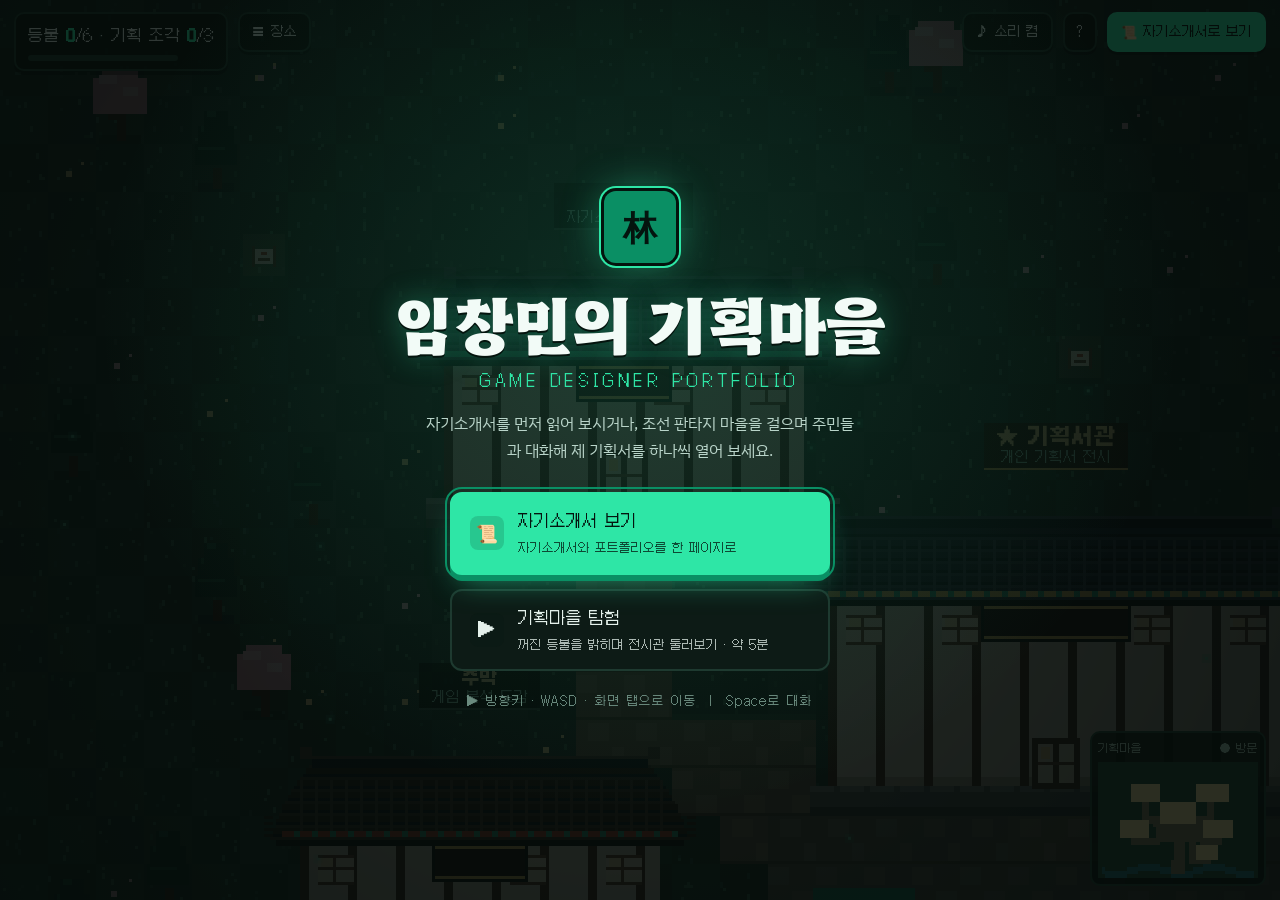
==== index.html @ cbc59c01 "Fix broken roads, light halls on entry, 3 scrolls unlock contact, add guide - Study hall and worksho" ====
<!DOCTYPE html>
<html lang="ko">
<head>
<meta charset="UTF-8">
<meta name="viewport" content="width=device-width, initial-scale=1, viewport-fit=cover">
<title>임창민 기획마을</title>
<meta name="description" content="게임 기획자 임창민의 포트폴리오. 조선 판타지 마을을 걸으며 기획서와 게임을 둘러보거나, 자기소개서 형식으로 한 번에 볼 수 있습니다.">
<meta name="theme-color" content="#07110e">
<link rel="icon" href="data:image/svg+xml,%3Csvg xmlns=%22http://www.w3.org/2000/svg%22 viewBox=%220 0 16 16%22%3E%3Crect width=%2216%22 height=%2216%22 rx=%223%22 fill=%22%230a8f64%22/%3E%3Ctext x=%228%22 y=%2212%22 font-size=%2210%22 text-anchor=%22middle%22 fill=%22%2304140e%22%3E%E6%9E%97%3C/text%3E%3C/svg%3E">
<link rel="preconnect" href="https://fonts.googleapis.com">
<link rel="preconnect" href="https://fonts.gstatic.com" crossorigin>
<link rel="stylesheet" href="https://fonts.googleapis.com/css2?family=Hahmlet:wght@500;700;900&family=IBM+Plex+Sans+KR:wght@400;500;600;700&family=JetBrains+Mono:wght@400;600&display=swap">
<link rel="preload" href="assets/fonts/Galmuri11.woff2" as="font" type="font/woff2" crossorigin>
<link rel="stylesheet" href="assets/css/site.css">
</head>
<body>

<!-- ═════════ GAME (기획마을) ═════════ -->
<div class="game" id="game" hidden>
  <canvas id="world" tabindex="0" aria-label="기획마을 지도. 방향키로 이동하고 Space로 대화합니다."></canvas>
  <div class="hud">
    <div class="hud-card quest"><div id="qText">마을 탐방 <b>0</b>/6</div><div class="bar"><i id="qBar"></i></div></div>
    <button class="hbtn" id="travelBtn" type="button" aria-label="장소 목록">☰ <span class="hide-sm">장소</span></button>
    <div class="hud-sp"></div>
    <button class="hbtn" data-snd type="button" aria-label="효과음 켜기/끄기">♪ 소리</button>
    <button class="hbtn" id="helpBtn" type="button" aria-label="조작법">?</button>
    <button class="hbtn em" id="toResume" type="button" aria-label="자기소개서로 보기">📜 <span class="hide-sm">자기소개서로 보기</span></button>
  </div>
  <div class="travel" id="travel" hidden></div>
  <div class="minimap"><div class="lbl"><span>기획마을</span><span>● 방문</span></div><canvas id="mini" width="176" height="128"></canvas></div>
  <div class="prompt" id="prompt" hidden></div>
  <div class="pad" id="pad" aria-hidden="true"><i></i></div>
  <button class="act" id="act" type="button" aria-label="대화하기">대화</button>

  <div class="dlg" id="dlg" hidden role="dialog" aria-live="polite">
    <div class="face" id="dlgFace"><canvas width="96" height="96"></canvas></div>
    <div><div class="who" id="dlgWho"></div><p class="line" id="dlgLine"></p><div class="choices" id="dlgChoices"></div></div>
    <span class="more" id="dlgMore" hidden>▼</span>
  </div>
</div>

<!-- ═════════ TITLE ═════════ -->
<div class="title" id="title" hidden>
  <div class="title-inner">
    <div class="seal">林</div>
    <h1>임창민의 기획마을<small>GAME DESIGNER PORTFOLIO</small></h1>
    <p class="lede">자기소개서를 먼저 읽어 보시거나, 조선 판타지 마을을 걸으며 주민들과 대화해 제 기획서를 하나씩 열어 보세요.</p>
    <div class="title-btns">
      <button class="tbtn primary" id="startResume" type="button"><span class="ico">📜</span><span>자기소개서 보기<small>자기소개서와 포트폴리오를 한 페이지로</small></span></button>
      <button class="tbtn" id="startGame" type="button"><span class="ico">▶</span><span>기획마을 탐험<small>꺼진 등불을 밝히며 전시관 둘러보기 · 약 5분</small></span></button>
    </div>
    <p class="hint"><span class="blink">▶</span> 방향키 · WASD · 화면 탭으로 이동 &nbsp;|&nbsp; Space로 대화</p>
  </div>
</div>

<!-- ═════════ RESUME (홈페이지형) ═════════ -->
<div id="resume" hidden>
  <header class="site-head">
    <div class="wrap head-row">
      <a class="logo" href="#c-letter" data-goto="letter"><span class="logo-mark">林</span><span><b>임창민</b><small>GAME DESIGNER</small></span></a>
      <nav class="site-nav" id="siteNav" aria-label="섹션"></nav>
      <div class="head-act">
        <button class="btn sm" id="themeBtn" type="button" aria-label="밝기 전환">◐</button>
        <button class="btn gm sm" id="toGame" type="button">▶ 기획마을</button>
        <button class="btn sm nav-toggle" id="navToggle" type="button" aria-label="메뉴">☰</button>
      </div>
    </div>
  </header>
  <section class="hero">
    <div class="wrap hero-row">
      <div class="hero-copy">
        <div class="eyebrow">GAME DESIGNER · 시스템 / 콘텐츠 기획</div>
        <h1>덕력과 분석력을 가진<br><em>기획자</em>, 임창민입니다.</h1>
        <p class="lede">게임을 하면 재미의 구조부터 뜯어 봅니다. 그 분석을 기획서와 데이터 테이블로 옮기고, 필요하면 AI로 화면 목업까지 만들어 검증합니다. 지금은 조선 판타지 팀 프로젝트 <b>Project Joseon</b>에서 아이템 · 전투 · 캐릭터 · 맵 기획을 맡고 있습니다.</p>
        <div class="hero-cta">
          <a class="btn em" href="#c-letter" data-goto="letter">자기소개서 읽기</a>
          <a class="btn" id="heroPdf" href="#" target="_blank" rel="noopener">자기소개서 PDF ↗</a>
          <a class="btn" href="#c-joseon" data-goto="joseon">대표 프로젝트</a>
        </div>
      </div>
      <aside class="card hero-card">
        <div class="avatar"><canvas id="avatar" width="384" height="240" aria-label="픽셀 아트 자화상"></canvas><span class="tag">임창민 · GAME DESIGNER</span></div>
        <dl class="facts" id="pfFacts"></dl>
      </aside>
    </div>
  </section>
  <main id="chapters"></main>
  <footer class="site-foot"><div class="wrap">© 2026 LIM CHANG MIN · 수치와 인용은 원본 기획 문서와 자기소개서를 기준으로 옮겼습니다 · <button class="btn gm sm" id="toGame2" type="button">기획마을로 가기</button> <button class="btn sm" data-snd type="button">♪</button></div></footer>
  <button class="btn totop" id="totop" type="button" aria-label="맨 위로">▲</button>
</div>

<!-- ═════════ GALLERY (전시관) ═════════ -->
<div class="gal" id="gallery" hidden>
  <div class="gal-top">
    <button class="hbtn" id="galExit" type="button" aria-label="마을로 나가기">← 마을</button>
    <div class="gal-name" id="galName"></div>
    <div class="gal-nav"><button class="hbtn" id="galPrev" type="button" aria-label="이전 작품">‹</button><button class="hbtn" id="galNext" type="button" aria-label="다음 작품">›</button></div>
  </div>
  <div class="gal-view" id="galView" tabindex="0" aria-label="전시관. 좌우 방향키로 걷고 Space로 작품을 자세히 봅니다.">
    <div class="gal-wall" id="galWall"></div>
    <div class="gal-floor"></div>
    <canvas class="gal-hero" id="galHero" width="80" height="80"></canvas>
  </div>
  <aside class="gal-card" id="galCard" aria-live="polite"></aside>
  <div class="gal-banner" id="galBanner" hidden></div>
  <div class="gal-pad"><button class="hbtn" id="galL" type="button" aria-label="왼쪽으로 걷기">◀</button><button class="hbtn" id="galR" type="button" aria-label="오른쪽으로 걷기">▶</button></div>
  <p class="gal-hint">← → 걷기 · Space 자세히 · Esc 나가기</p>
</div>

<!-- ═════════ GUIDE (조작법 · 목표) ═════════ -->
<div class="guide" id="guide" hidden role="dialog" aria-modal="true" aria-labelledby="guideTitle">
  <div class="guide-box">
    <div class="eyebrow">기획마을 안내</div>
    <h3 id="guideTitle">목표와 조작법</h3>
    <div class="guide-grid">
      <section><h4>목표</h4>
        <ol class="goals"><li><b>등불 6개 밝히기</b><span>기획서관 · 서당 · 공방 · 관아 · 주막 · 역참을 하나씩 둘러보면 그곳의 등불이 켜집니다.</span></li>
        <li><b>기획 조각 3개 모으기</b><span>마을 북쪽 숲 가장자리에 반짝이는 두루마리가 있습니다. 다 모으면 <em>연락처</em>가 열립니다.</span></li></ol></section>
      <section><h4>조작법</h4>
        <dl class="keys2"><dt>이동</dt><dd>방향키 · WASD · 화면 탭(누른 곳까지 자동 이동) · 모바일 조이스틱</dd><dt>달리기</dt><dd>Shift</dd><dt>대화 · 입장</dt><dd>Space · Enter · E · 대상 탭</dd><dt>전시관</dt><dd>← → 걷기 · Space 자세히 · Esc 나가기</dd><dt>장소 이동</dt><dd>☰ 장소 목록에서 바로 이동</dd></dl></section>
    </div>
    <button class="btn em" id="guideGo" type="button">알겠어요, 시작하기 ▶</button>
  </div>
</div>

<!-- ═════════ REWARD (연락처) ═════════ -->
<div class="guide" id="reward" hidden role="dialog" aria-modal="true" aria-labelledby="rewardTitle">
  <div class="guide-box reward-box">
    <div class="eyebrow">기획 조각 3/3 · 보상</div>
    <h3 id="rewardTitle">연락하기</h3>
    <p class="muted-l">모든 조각을 모으셨습니다. 끝까지 봐 주셔서 감사합니다. 함께 기억에 남는 게임을 만들고 싶습니다.</p>
    <p class="reward-mail" id="rewardMail"></p>
    <div class="reward-act"><button class="btn em" id="rewardCopy" type="button">이메일 복사</button><a class="btn" id="rewardMailA" href="#">메일 쓰기</a><button class="btn" id="rewardMore" type="button">노션 · 포트폴리오 링크</button><button class="btn" id="rewardClose" type="button">계속 둘러보기</button></div>
  </div>
</div>

<!-- ═════════ STORY ═════════ -->
<div class="story" id="story" hidden role="dialog" aria-label="프롤로그">
  <p class="story-line" id="storyLine"></p>
  <div class="story-dots" id="storyDots"></div>
  <p class="story-hint">클릭 · Space로 계속</p>
  <button class="hbtn story-skip" id="storySkip" type="button">건너뛰기 ›</button>
</div>

<!-- ═════════ OVERLAYS ═════════ -->
<div class="scroll" id="scroll" hidden role="dialog" aria-modal="true" aria-labelledby="scrollPlace">
  <div class="scroll-box">
    <div class="scroll-head"><span class="place" id="scrollPlace"></span><button class="btn x" id="scrollClose" type="button">닫기 <span class="mono">Esc</span></button></div>
    <div class="scroll-body" id="scrollBody"></div>
  </div>
</div>
<div class="lb" id="lb" hidden role="dialog" aria-modal="true" aria-label="이미지 보기">
  <div class="lb-top"><span id="lbCap"></span><button class="hbtn x" id="lbClose" type="button">닫기 ✕</button></div>
  <div class="lb-stage" id="lbStage"><button class="lb-nav prev" id="lbPrev" type="button" aria-label="이전">‹</button><img id="lbImg" alt=""><button class="lb-nav next" id="lbNext" type="button" aria-label="다음">›</button></div>
  <div class="lb-thumbs" id="lbThumbs"></div>
</div>
<div class="toast" id="toast" role="status" aria-live="polite"></div>

<script src="assets/js/docs.js"></script>
<script src="assets/js/world.js"></script>
<script src="assets/js/content.js"></script>
<script src="assets/js/gallery.js"></script>
<script src="assets/js/app.js"></script>
</body>
</html>
---- assets/css/site.css ----
/* Layout: 두 가지 모드 — ① 자기소개서 문서(왼쪽 고정 프로필 레일 + 오른쪽 챕터) ② 조선 판타지 마을 탐험(전체 화면 캔버스 + 대화창 + 두루마리 패널) */
@font-face{font-family:"Galmuri11";src:url("../fonts/Galmuri11.woff2") format("woff2");font-weight:400;font-display:swap}
@font-face{font-family:"Galmuri11";src:url("../fonts/Galmuri11-Bold.woff2") format("woff2");font-weight:700;font-display:swap}

:root{
  --bg:#f2f6f4; --paper:#ffffff; --paper-2:#f7faf8; --line:#d6e2dc; --line-2:#e7efeb;
  --fg:#0c1d17; --muted:#4d675d; --faint:#7d968c;
  --em:#0a8f64; --em-2:#10b981; --em-soft:#d9f3e8; --em-ink:#ffffff;
  --gold:#9a7414; --cinnabar:#c2482f;
  --shadow:0 1px 2px rgba(12,29,23,.06),0 12px 32px -16px rgba(12,29,23,.22);
  --f-display:"Hahmlet","Nanum Myeongjo",Georgia,serif;
  --f-body:"IBM Plex Sans KR","Apple SD Gothic Neo","Malgun Gothic",system-ui,sans-serif;
  --f-pixel:"Galmuri11","IBM Plex Sans KR",monospace;
  --f-mono:"JetBrains Mono",ui-monospace,Menlo,Consolas,monospace;
  --r:14px; --gutter:clamp(16px,4vw,48px);
  color-scheme:light;
}
@media (prefers-color-scheme:dark){:root:not([data-theme="light"]){
  --bg:#07110e; --paper:#0d1b16; --paper-2:#11231d; --line:#1e3a30; --line-2:#162d25;
  --fg:#e4f1eb; --muted:#93b3a6; --faint:#6a8a7e;
  --em:#2ee6a6; --em-2:#10b981; --em-soft:#0f3328; --em-ink:#04140e;
  --gold:#e8c66a; --cinnabar:#e2674d;
  --shadow:0 1px 2px rgba(0,0,0,.3),0 18px 40px -18px rgba(0,0,0,.7); color-scheme:dark}}
:root[data-theme="dark"]{
  --bg:#07110e; --paper:#0d1b16; --paper-2:#11231d; --line:#1e3a30; --line-2:#162d25;
  --fg:#e4f1eb; --muted:#93b3a6; --faint:#6a8a7e;
  --em:#2ee6a6; --em-2:#10b981; --em-soft:#0f3328; --em-ink:#04140e;
  --gold:#e8c66a; --cinnabar:#e2674d;
  --shadow:0 1px 2px rgba(0,0,0,.3),0 18px 40px -18px rgba(0,0,0,.7); color-scheme:dark}

*{box-sizing:border-box}
[hidden]{display:none!important}
html,body{margin:0}
body{background:var(--bg);color:var(--fg);font:15.5px/1.75 var(--f-body);-webkit-font-smoothing:antialiased;overflow-x:hidden}
a{color:inherit}
button{font:inherit;color:inherit}
img{max-width:100%;display:block}
:focus-visible{outline:2px solid var(--em);outline-offset:3px;border-radius:6px}
h1,h2,h3,h4{font-family:var(--f-display);margin:0;line-height:1.25;text-wrap:balance}
p{margin:0}
.px{font-family:var(--f-pixel);letter-spacing:0}
.mono{font-family:var(--f-mono);font-size:.76rem;letter-spacing:.04em}
.eyebrow{font-family:var(--f-pixel);font-size:.78rem;letter-spacing:.06em;color:var(--em)}
.muted{color:var(--muted)}
.sr{position:absolute;width:1px;height:1px;overflow:hidden;clip:rect(0 0 0 0)}

/* ═════════ TITLE SCREEN ═════════ */
.title{position:fixed;inset:0;z-index:80;display:grid;place-items:center;padding:24px 16px;background:radial-gradient(ellipse at 50% 35%,rgba(46,230,166,.14),transparent 60%),rgba(4,10,8,.8);color:#e4f1eb}
.title-inner{text-align:center;max-width:640px;width:100%}
.seal{width:72px;height:72px;margin:0 auto 18px;border-radius:12px;background:#0a8f64;display:grid;place-items:center;box-shadow:0 0 0 3px #04140e,0 0 0 5px #2ee6a6,0 0 40px rgba(46,230,166,.45);font:700 34px var(--f-display);color:#04140e;image-rendering:pixelated}
.title h1{font-size:clamp(2.2rem,7vw,4rem);font-weight:900;letter-spacing:-.01em;color:#f2fbf7;text-shadow:0 2px 0 #04140e,0 0 30px rgba(46,230,166,.35)}
.title h1 small{display:block;font:400 .95rem var(--f-pixel);letter-spacing:.3em;color:#2ee6a6;margin-top:10px;text-shadow:none}
.title .lede{margin:18px auto 30px;color:#b9d4c9;max-width:44ch}
.title-btns{display:grid;gap:12px;max-width:380px;margin:0 auto}
.tbtn{display:flex;align-items:center;gap:14px;padding:14px 18px;border-radius:12px;border:2px solid #1e3a30;background:#0d1b16;color:#e4f1eb;cursor:pointer;text-align:left;font-family:var(--f-pixel);font-size:1rem;transition:transform .15s,border-color .15s,background .15s}
.tbtn:hover,.tbtn:focus-visible{border-color:#2ee6a6;transform:translateY(-2px)}
.tbtn.primary{background:#2ee6a6;border-color:#2ee6a6;color:#04140e;box-shadow:0 6px 0 #0a8f64,0 14px 30px -10px rgba(46,230,166,.6)}
.tbtn.primary:active{transform:translateY(4px);box-shadow:0 2px 0 #0a8f64}
.tbtn .ico{width:34px;height:34px;display:grid;place-items:center;border-radius:8px;background:rgba(4,20,14,.15);font-size:1.1rem}
.tbtn small{display:block;font-size:.74rem;opacity:.75;margin-top:2px}
.title .hint{margin-top:22px;font:400 .72rem var(--f-pixel);color:#6a8a7e;letter-spacing:.08em}
.title .blink{animation:blink 1.2s steps(2) infinite}
@keyframes blink{50%{opacity:.2}}

/* ═════════ GAME MODE ═════════ */
#game{position:fixed;inset:0;z-index:40;background:#07100d;color:#e4f1eb;font-family:var(--f-pixel)}
#game canvas#world{position:absolute;inset:0;width:100%;height:100%;image-rendering:pixelated;touch-action:none;cursor:pointer}
.hud{position:absolute;left:0;right:0;top:0;display:flex;align-items:flex-start;gap:10px;padding:calc(12px + env(safe-area-inset-top,0px)) 14px 0;pointer-events:none}
.hud>*{pointer-events:auto}
.hud-card{background:rgba(7,17,14,.82);border:2px solid #1e3a30;border-radius:10px;padding:8px 12px;box-shadow:0 4px 0 rgba(0,0,0,.35)}
.quest{min-width:0}
.quest b{color:#2ee6a6;font-weight:700}
.quest .bar{height:6px;background:#1e3a30;border-radius:3px;margin-top:6px;overflow:hidden;width:150px;max-width:40vw}
.quest .bar i{display:block;height:100%;background:linear-gradient(90deg,#10b981,#2ee6a6);width:0;transition:width .5s}
.hud-sp{flex:1}
.hbtn{height:40px;padding:0 12px;border-radius:10px;border:2px solid #1e3a30;background:rgba(7,17,14,.85);color:#e4f1eb;cursor:pointer;font-family:var(--f-pixel);font-size:.82rem;display:inline-flex;align-items:center;gap:6px;box-shadow:0 3px 0 rgba(0,0,0,.35)}
.hbtn:hover{border-color:#2ee6a6}
.hbtn.em{background:#2ee6a6;border-color:#2ee6a6;color:#04140e}
.minimap{position:absolute;right:14px;bottom:calc(14px + env(safe-area-inset-bottom,0px));width:176px;border-radius:10px;border:2px solid #1e3a30;background:rgba(7,17,14,.85);padding:6px;image-rendering:pixelated}
.minimap canvas{width:100%;display:block;image-rendering:pixelated}
.minimap .lbl{font-size:.68rem;color:#93b3a6;display:flex;justify-content:space-between;margin-bottom:4px}
.prompt{position:absolute;left:50%;bottom:calc(120px + env(safe-area-inset-bottom,0px));transform:translateX(-50%);padding:8px 14px;border-radius:10px;background:rgba(7,17,14,.9);border:2px solid #2ee6a6;font-size:.86rem;white-space:nowrap;box-shadow:0 0 24px rgba(46,230,166,.3);animation:bob 1.6s ease-in-out infinite;cursor:pointer}
.prompt kbd{font-family:var(--f-pixel);background:#2ee6a6;color:#04140e;border-radius:4px;padding:0 6px;margin-right:6px}
@keyframes bob{50%{transform:translate(-50%,-3px)}}
.travel{position:absolute;left:14px;top:calc(70px + env(safe-area-inset-top,0px));display:grid;gap:6px;max-height:60vh;overflow:auto}
.travel button{text-align:left;font-size:.78rem;height:auto;padding:7px 10px}
.travel button .v{color:#2ee6a6}
/* touch controls */
.pad{position:absolute;left:18px;bottom:calc(22px + env(safe-area-inset-bottom,0px));width:128px;height:128px;border-radius:50%;background:rgba(7,17,14,.55);border:2px solid rgba(46,230,166,.35);touch-action:none;display:none}
.pad i{position:absolute;left:50%;top:50%;width:52px;height:52px;margin:-26px 0 0 -26px;border-radius:50%;background:rgba(46,230,166,.85);box-shadow:0 0 18px rgba(46,230,166,.5)}
.act{position:absolute;right:20px;bottom:calc(200px + env(safe-area-inset-bottom,0px));width:70px;height:70px;border-radius:50%;background:#2ee6a6;color:#04140e;border:0;font:700 1rem var(--f-pixel);box-shadow:0 5px 0 #0a8f64;display:none}
@media (pointer:coarse){.pad,.act{display:block}#game:has(.dlg:not([hidden])) .act,#game:has(.dlg:not([hidden])) .pad{display:none}.minimap{width:132px}.prompt{bottom:calc(170px + env(safe-area-inset-bottom,0px))}}
@media (max-width:640px){.minimap{display:none}.hud .hide-sm{display:none}}

/* dialogue */
.dlg{position:absolute;left:50%;bottom:calc(16px + env(safe-area-inset-bottom,0px));transform:translateX(-50%);width:min(860px,calc(100% - 24px));display:grid;grid-template-columns:112px 1fr;gap:16px;padding:16px 18px 16px 16px;background:rgba(9,20,16,.96);border:3px solid #2ee6a6;border-radius:14px;box-shadow:0 0 0 3px #04140e,0 20px 60px -10px rgba(0,0,0,.8);z-index:5}
.dlg .face{width:112px;height:112px;border-radius:10px;background:radial-gradient(circle at 50% 40%,#16372c,#0a1813);border:2px solid #1e3a30;image-rendering:pixelated}
.dlg .face{overflow:hidden}.dlg .face canvas{width:100%;height:100%;image-rendering:pixelated}
.dlg .who{display:inline-block;font-weight:700;color:#04140e;background:#2ee6a6;border-radius:6px;padding:1px 10px;font-size:.84rem;margin-bottom:8px}
.dlg .who small{font-weight:400;margin-left:6px;opacity:.75}
.dlg .line{font-size:1.02rem;line-height:1.75;min-height:3.5em;color:#eef8f3;white-space:pre-line}
.dlg .choices{display:grid;gap:6px;margin-top:12px}
.dlg .choices button{display:flex;align-items:center;gap:10px;text-align:left;padding:8px 12px;border-radius:8px;border:2px solid #1e3a30;background:#0d1b16;color:#e4f1eb;cursor:pointer;font-family:var(--f-pixel);font-size:.92rem}
.dlg .choices button .n{flex:none;width:22px;height:22px;display:grid;place-items:center;border-radius:5px;background:#1e3a30;color:#2ee6a6;font-size:.76rem}
.dlg .choices button:hover,.dlg .choices button.sel{border-color:#2ee6a6;background:#123027}
.dlg .choices button.sel .n{background:#2ee6a6;color:#04140e}
.dlg .more{position:absolute;right:16px;bottom:10px;color:#2ee6a6;font-size:.8rem;animation:blink 1s steps(2) infinite}
@media (max-width:640px){.dlg{grid-template-columns:64px 1fr;gap:12px;padding:12px}.dlg .face{width:64px;height:64px}.dlg .line{font-size:.94rem}}

/* scroll panel (두루마리) — used in game mode */
.scroll{position:fixed;inset:0;z-index:60;display:grid;place-items:center;padding:calc(12px + env(safe-area-inset-top,0px)) 12px calc(12px + env(safe-area-inset-bottom,0px));background:rgba(3,8,6,.8)}
.scroll-box{position:relative;width:min(1100px,100%);max-height:100%;display:flex;flex-direction:column;background:var(--bg);color:var(--fg);border-radius:16px;box-shadow:0 0 0 3px #04140e,0 0 0 6px #2ee6a6,0 30px 80px -20px rgba(0,0,0,.9);overflow:hidden;font-family:var(--f-body)}
.scroll-head{display:flex;align-items:center;gap:12px;padding:12px 16px;border-bottom:1px solid var(--line);background:var(--paper)}
.scroll-head .place{font-family:var(--f-pixel);font-size:.95rem}
.scroll-head .place small{color:var(--muted);margin-left:8px}
.scroll-head .x{margin-left:auto}
.scroll-body{overflow:auto;padding:clamp(16px,3vw,32px);-webkit-overflow-scrolling:touch}

/* ═════════ RESUME (자기소개서) MODE ═════════ */
.doc{display:grid;grid-template-columns:320px minmax(0,1fr);gap:clamp(20px,3vw,44px);max-width:1320px;margin:0 auto;padding:clamp(18px,3vw,36px) var(--gutter) 80px}
@media (max-width:980px){.doc{grid-template-columns:1fr}}
.rail{position:sticky;top:calc(16px + env(safe-area-inset-top,0px));align-self:start;display:grid;gap:14px}
@media (max-width:980px){.rail{position:static}}
.card{background:var(--paper);border:1px solid var(--line);border-radius:var(--r);box-shadow:var(--shadow)}
.profile{padding:20px;display:grid;gap:14px}
.avatar{position:relative;aspect-ratio:1/1;max-width:100%;border-radius:12px;overflow:hidden;background:
  linear-gradient(180deg,#0e2a21 0%,#123a2d 60%,#1a4a38 100%);border:1px solid var(--line)}
.avatar canvas{width:100%;height:100%;image-rendering:pixelated;display:block}
.avatar .tag{position:absolute;left:10px;bottom:10px;font:400 .7rem var(--f-pixel);color:#b8ffe4;background:rgba(4,20,14,.7);padding:3px 8px;border-radius:6px}
.profile h1{font-size:1.9rem;font-weight:900}
.profile .role{font-family:var(--f-display);color:var(--muted);font-size:1rem;margin-top:2px}
.facts{display:grid;grid-template-columns:auto 1fr;gap:6px 14px;font-size:.86rem}
.facts dt{font-family:var(--f-pixel);font-size:.72rem;color:var(--faint);padding-top:3px}
.facts dd{margin:0}
.toc{padding:10px}
.toc a{display:flex;align-items:center;gap:10px;padding:8px 10px;border-radius:9px;text-decoration:none;font-size:.9rem;color:var(--muted)}
.toc a .n{font-family:var(--f-pixel);font-size:.7rem;color:var(--faint);width:18px}
.toc a:hover{background:var(--paper-2);color:var(--fg)}
.toc a.on{background:var(--em-soft);color:var(--fg);font-weight:600}
.toc a.on .n{color:var(--em)}
.rail-actions{display:grid;grid-template-columns:1fr 1fr;gap:8px}
.btn{display:inline-flex;align-items:center;justify-content:center;gap:8px;padding:10px 14px;border-radius:10px;border:1px solid var(--line);background:var(--paper);cursor:pointer;text-decoration:none;font-weight:600;font-size:.88rem;transition:border-color .15s,transform .15s,background .15s;color:var(--fg)}
.btn:hover{border-color:var(--em);transform:translateY(-1px)}
.btn.em{background:var(--em);border-color:var(--em);color:var(--em-ink)}
.btn.gm{font-family:var(--f-pixel);font-weight:400;background:#0d1b16;color:#2ee6a6;border-color:#1e3a30}
.btn svg{width:16px;height:16px}

.main{display:grid;gap:clamp(40px,6vw,76px);min-width:0}
.chapter{scroll-margin-top:20px;min-width:0}
.ch-head{display:flex;align-items:baseline;gap:14px;margin-bottom:22px;flex-wrap:wrap}
.ch-no{font-family:var(--f-pixel);font-size:.8rem;color:var(--em);border:1px solid var(--em);border-radius:6px;padding:1px 8px}
.ch-head h2{font-size:clamp(1.6rem,3.2vw,2.3rem);font-weight:900}
.ch-head p{flex-basis:100%;color:var(--muted);max-width:66ch}

/* cover */
.cover{display:grid;grid-template-columns:minmax(0,1.05fr) minmax(0,.95fr);gap:clamp(20px,4vw,48px);align-items:center;padding:clamp(22px,4vw,44px);border-radius:20px;background:
  radial-gradient(ellipse at 90% 10%,rgba(46,230,166,.18),transparent 55%),linear-gradient(160deg,#0b1f18,#07110e 70%);color:#e4f1eb;border:1px solid #1e3a30;overflow:hidden;position:relative}
@media (max-width:860px){.cover{grid-template-columns:1fr}}
.cover .eyebrow{color:#2ee6a6}
.cover h2{font-size:clamp(2rem,4.6vw,3.3rem);font-weight:900;margin:12px 0 14px;color:#f3fbf7}
.cover h2 em{font-style:normal;color:#2ee6a6}
.cover p{color:#b9d4c9;max-width:48ch}
.metrics{display:grid;grid-template-columns:repeat(3,minmax(0,1fr));gap:10px;margin-top:24px}
.metric{padding:12px;border-radius:12px;background:rgba(255,255,255,.04);border:1px solid #1e3a30}
.metric b{display:block;font:700 1.5rem var(--f-display);color:#f3fbf7;font-variant-numeric:tabular-nums}
.metric span{font-size:.76rem;color:#93b3a6}
.stack{position:relative;height:clamp(260px,34vw,380px)}
.stack img{position:absolute;width:74%;border-radius:10px;box-shadow:0 20px 40px -12px rgba(0,0,0,.8),0 0 0 1px rgba(255,255,255,.08);transition:transform .35s cubic-bezier(.2,.8,.2,1);cursor:zoom-in;background:#111}
.stack img:nth-child(1){left:0;top:8%;transform:rotate(-7deg)}
.stack img:nth-child(2){left:14%;top:2%;transform:rotate(2deg)}
.stack img:nth-child(3){left:26%;top:20%;transform:rotate(8deg)}
.stack:hover img:nth-child(1){transform:rotate(-11deg) translate(-12px,0)}
.stack:hover img:nth-child(3){transform:rotate(12deg) translate(14px,6px)}
@media (prefers-reduced-motion:reduce){.stack img{transition:none}}

/* letter (자기소개) */
.letter{display:grid;gap:18px}
.letter-item{display:grid;grid-template-columns:minmax(0,1fr) 300px;gap:22px;padding:22px;align-items:start}
@media (max-width:760px){.letter-item{grid-template-columns:1fr}}
.letter-item h3{font-size:1.3rem;margin:6px 0 10px}
.letter-item p+p{margin-top:10px}
.letter-item .shot{border-radius:10px;border:1px solid var(--line);overflow:hidden;cursor:zoom-in;background:var(--paper-2)}
.letter-item .shot figcaption{font-size:.74rem;color:var(--muted);padding:6px 10px;border-top:1px solid var(--line)}
.pull{font-family:var(--f-display);font-size:clamp(1.2rem,2.4vw,1.6rem);line-height:1.5;padding:24px 26px;border-left:4px solid var(--em);background:var(--paper);border-radius:0 14px 14px 0}
.pull cite{display:block;font:400 .78rem var(--f-pixel);color:var(--muted);margin-top:10px;font-style:normal}

/* timeline */
.tl{display:grid;gap:0;padding:8px 22px}
.tl-row{display:grid;grid-template-columns:130px 18px minmax(0,1fr);gap:14px;padding:14px 0;border-bottom:1px dashed var(--line)}
.tl-row:last-child{border-bottom:0}
.tl-row .when{font-family:var(--f-mono);font-size:.78rem;color:var(--muted);padding-top:3px;font-variant-numeric:tabular-nums}
.tl-row .dot{width:12px;height:12px;border-radius:3px;margin-top:6px;background:var(--paper);border:2px solid var(--em)}
.tl-row.is-game .dot{background:var(--em)}
.tl-row h4{font-family:var(--f-body);font-size:.98rem;font-weight:700}
.tl-row p{font-size:.86rem;color:var(--muted)}
@media (max-width:560px){.tl-row{grid-template-columns:1fr;gap:2px}.tl-row .dot{display:none}}
.chips{display:flex;flex-wrap:wrap;gap:6px}
.chip{display:inline-flex;align-items:center;gap:6px;padding:3px 10px;border-radius:999px;border:1px solid var(--line);font-size:.76rem;color:var(--muted);background:var(--paper)}
.chip.em{border-color:color-mix(in srgb,var(--em) 45%,transparent);color:var(--em);background:var(--em-soft)}
button.chip{cursor:pointer}
button.chip[aria-pressed="true"]{background:var(--em);border-color:var(--em);color:var(--em-ink);font-weight:600}

/* achievements */
.achv{display:grid;grid-template-columns:repeat(3,minmax(0,1fr));gap:14px}
@media (max-width:860px){.achv{grid-template-columns:1fr}}
.achv .card{padding:20px;display:flex;flex-direction:column;gap:8px}
.achv .big{font:900 2.4rem var(--f-display);color:var(--em);line-height:1;font-variant-numeric:tabular-nums}
.achv h4{font-family:var(--f-body);font-size:1rem}
.achv p{font-size:.86rem;color:var(--muted)}

/* projects */
.proj{padding:0;overflow:hidden}
.proj-top{display:grid;grid-template-columns:minmax(0,1fr) 280px;gap:22px;padding:24px}
@media (max-width:860px){.proj-top{grid-template-columns:1fr}}
.proj-top h3{font-size:clamp(1.5rem,3vw,2rem);font-weight:900;margin:8px 0 10px}
.spec{display:grid;gap:8px;font-size:.84rem;align-content:start;padding:14px;border-radius:12px;background:var(--paper-2);border:1px solid var(--line-2)}
.spec div{display:flex;justify-content:space-between;gap:10px}
.spec span:first-child{font-family:var(--f-pixel);font-size:.72rem;color:var(--faint)}
.spec span:last-child{text-align:right}
.tabs{display:flex;gap:2px;padding:0 16px;border-top:1px solid var(--line);border-bottom:1px solid var(--line);overflow-x:auto;background:var(--paper-2)}
.tab{padding:12px 14px;border:0;background:none;cursor:pointer;white-space:nowrap;color:var(--muted);font-weight:600;font-size:.88rem;border-bottom:2px solid transparent;margin-bottom:-1px}
.tab[aria-selected="true"]{color:var(--fg);border-bottom-color:var(--em)}
.tabpanel{padding:24px}
.tabpanel[hidden]{display:none}
.grid2{display:grid;grid-template-columns:repeat(2,minmax(0,1fr));gap:18px}
.grid3{display:grid;grid-template-columns:repeat(3,minmax(0,1fr));gap:14px}
@media (max-width:860px){.grid2,.grid3{grid-template-columns:1fr}}
.box{padding:18px;border-radius:12px;border:1px solid var(--line);background:var(--paper)}
.box h4{font-family:var(--f-body);font-size:.98rem;margin-bottom:8px}
ul.list{list-style:none;margin:0;padding:0;display:grid;gap:9px;font-size:.9rem}
ul.list li{padding-left:16px;position:relative}
ul.list li::before{content:"";position:absolute;left:0;top:.72em;width:7px;height:7px;background:var(--em);border-radius:2px}
.quote{border-left:3px solid var(--em);padding:2px 0 2px 14px;font-family:var(--f-display);font-size:1rem;margin-top:14px}
.quote cite{display:block;font:400 .72rem var(--f-pixel);color:var(--muted);font-style:normal;margin-top:4px}
.table-wrap{overflow-x:auto;border:1px solid var(--line);border-radius:10px}
table{border-collapse:collapse;width:100%;font-size:.86rem;font-variant-numeric:tabular-nums}
th,td{padding:9px 12px;text-align:left;border-bottom:1px solid var(--line);white-space:nowrap}
th{font-family:var(--f-pixel);font-weight:400;font-size:.74rem;color:var(--muted);background:var(--paper-2)}
tr:last-child td{border-bottom:0}

/* galleries / page strips */
.strip{display:grid;grid-auto-flow:column;grid-auto-columns:minmax(220px,30%);gap:12px;overflow-x:auto;padding-bottom:8px;scroll-snap-type:x mandatory}
@media (max-width:640px){.strip{grid-auto-columns:78%}}
.page{scroll-snap-align:start;border-radius:10px;overflow:hidden;border:1px solid var(--line);background:var(--paper-2);cursor:zoom-in;padding:0;text-align:left;transition:transform .15s,border-color .15s}
.page:hover{transform:translateY(-2px);border-color:var(--em)}
.page img{width:100%;aspect-ratio:16/9;object-fit:cover;object-position:top}
.page span{display:block;font-size:.72rem;color:var(--muted);padding:5px 9px;font-family:var(--f-pixel)}
.shelf{display:grid;grid-template-columns:repeat(auto-fill,minmax(240px,1fr));gap:16px}
.shotrow{display:grid;grid-template-columns:repeat(2,minmax(0,1fr));gap:12px}
@media (max-width:640px){.shotrow{grid-template-columns:1fr}}
.shot{margin:0;border-radius:10px;overflow:hidden;border:1px solid var(--line);background:#0a0805;cursor:zoom-in}
.shot img{width:100%}
.shot figcaption{font-size:.76rem;color:var(--muted);padding:7px 10px;background:var(--paper);border-top:1px solid var(--line)}

/* process pipeline */
.pipe{display:grid;gap:16px;counter-reset:step}
.step{display:grid;grid-template-columns:minmax(0,.9fr) minmax(0,1.1fr);gap:20px;padding:20px;align-items:center}
@media (max-width:860px){.step{grid-template-columns:1fr}}
.step .k{display:inline-flex;align-items:center;gap:8px;font:400 .76rem var(--f-pixel);color:var(--em)}
.step .k::before{counter-increment:step;content:counter(step);width:24px;height:24px;border-radius:6px;background:var(--em);color:var(--em-ink);display:grid;place-items:center}
.step h3{font-size:1.2rem;margin:8px 0}
.step p{font-size:.9rem;color:var(--muted)}
.step .tools{margin-top:10px}

/* interactive widgets */
.inv{display:grid;grid-template-columns:repeat(6,1fr);gap:4px;max-width:340px}
.cell{aspect-ratio:1;border-radius:5px;border:1px dashed var(--line);background:var(--paper-2)}
.itm{border-radius:6px;display:flex;align-items:center;justify-content:center;font:400 .72rem var(--f-pixel);text-align:center;padding:2px;border:1px solid transparent;cursor:grab;user-select:none;touch-action:none}
.itm.w{background:color-mix(in srgb,var(--gold) 22%,var(--paper));border-color:var(--gold)}
.itm.c{background:color-mix(in srgb,var(--em) 22%,var(--paper));border-color:var(--em)}
.itm.on{box-shadow:0 0 0 2px var(--em),0 0 18px color-mix(in srgb,var(--em) 50%,transparent)}
.range{display:grid;gap:2px}
.range label{display:flex;justify-content:space-between;font-size:.86rem}
.range output{font-family:var(--f-mono);color:var(--em);font-weight:600}
input[type=range]{width:100%;accent-color:var(--em)}
.res{display:grid;grid-template-columns:repeat(3,minmax(0,1fr));gap:8px;margin-top:12px}
@media (max-width:560px){.res{grid-template-columns:repeat(2,minmax(0,1fr))}}
.res div{padding:10px;border-radius:10px;border:1px solid var(--line);background:var(--paper-2)}
.res b{display:block;font:700 1.35rem var(--f-display);font-variant-numeric:tabular-nums}
.res span{font-size:.72rem;color:var(--muted)}
.res code{display:block;font:400 .66rem var(--f-mono);color:var(--faint)}
.seg{display:inline-flex;border:1px solid var(--line);border-radius:9px;overflow:hidden}
.seg button{border:0;background:var(--paper);padding:7px 12px;cursor:pointer;font-size:.8rem}
.seg button[aria-pressed="true"]{background:var(--em);color:var(--em-ink);font-weight:600}

/* play frame */
.gameframe{position:relative;border:1px solid var(--line);border-radius:14px;overflow:hidden;background:#0a0805}
.gameframe .scaler{transform-origin:0 0;width:940px}
.gameframe iframe{width:940px;height:820px;border:0;display:block}
.gameframe .cover-play{position:absolute;inset:0;display:grid;place-items:center;text-align:center;background-color:#0a0805;background-size:cover;background-position:center;color:#f1e6cf;padding:20px}
.gameframe .cover-play h4{font-size:1.6rem;color:#f1c46a;margin-bottom:6px}

/* reviews */
.search{display:flex;align-items:center;gap:8px;padding:0 12px;height:42px;border:1px solid var(--line);border-radius:10px;background:var(--paper);min-width:min(300px,100%)}
.search input{border:0;background:none;outline:none;color:var(--fg);font:inherit;width:100%}
.reviews{display:grid;grid-template-columns:repeat(auto-fill,minmax(260px,1fr));gap:12px;margin-top:14px}
.review{padding:16px;display:flex;flex-direction:column;gap:6px}
.review h4{font-family:var(--f-body);font-size:1rem}
.review p{font-size:.86rem}
.review a{margin-top:auto;font-size:.8rem;color:var(--em);text-decoration:none;font-weight:600}

/* links */
.links{display:grid;grid-template-columns:repeat(auto-fill,minmax(250px,1fr));gap:12px}
.lnk{display:flex;flex-direction:column;gap:6px;padding:16px;text-decoration:none;transition:border-color .15s,transform .15s}
.lnk:hover{border-color:var(--em);transform:translateY(-2px)}
.lnk b{font-size:.95rem}
.lnk small{color:var(--muted);font-size:.8rem}
.lnk .go{font-family:var(--f-pixel);font-size:.72rem;color:var(--em);margin-top:auto}
.contact{display:grid;grid-template-columns:minmax(0,1fr) auto;gap:16px;align-items:center;padding:24px;background:linear-gradient(135deg,var(--em-soft),var(--paper))}
@media (max-width:640px){.contact{grid-template-columns:1fr}}
.contact .addr{font:700 clamp(1.1rem,3vw,1.6rem) var(--f-display);user-select:all;word-break:break-all}

/* lightbox */
.lb{position:fixed;inset:0;z-index:90;display:grid;grid-template-rows:auto 1fr auto;background:rgba(3,8,6,.94);color:#e4f1eb;padding:env(safe-area-inset-top,0px) 0 env(safe-area-inset-bottom,0px)}
.lb-top{display:flex;align-items:center;gap:12px;padding:12px 16px;font-family:var(--f-pixel);font-size:.86rem}
.lb-top .x{margin-left:auto}
.lb-stage{position:relative;display:grid;place-items:center;min-height:0;padding:0 56px;touch-action:pan-y}
.lb-stage img{max-height:100%;max-width:100%;object-fit:contain;border-radius:8px;box-shadow:0 20px 60px rgba(0,0,0,.6)}
.lb-nav{position:absolute;top:50%;transform:translateY(-50%);width:44px;height:64px;border-radius:10px;border:2px solid #1e3a30;background:rgba(13,27,22,.9);color:#2ee6a6;font-size:1.3rem;cursor:pointer}
.lb-nav.prev{left:8px}.lb-nav.next{right:8px}
.lb-thumbs{display:flex;gap:6px;overflow-x:auto;padding:10px 16px}
.lb-thumbs button{flex:none;width:96px;border:2px solid transparent;border-radius:6px;padding:0;overflow:hidden;cursor:pointer;background:#111;opacity:.55}
.lb-thumbs button.on{border-color:#2ee6a6;opacity:1}
.lb-thumbs img{aspect-ratio:16/9;object-fit:cover;object-position:top;width:100%}
@media (max-width:640px){.lb-stage{padding:0 8px}.lb-nav{display:none}}

.toast{position:fixed;left:50%;bottom:calc(24px + env(safe-area-inset-bottom,0px));transform:translate(-50%,20px);opacity:0;z-index:95;padding:10px 16px;border-radius:10px;background:#0d1b16;color:#e4f1eb;border:2px solid #2ee6a6;font:400 .86rem var(--f-pixel);transition:.25s;pointer-events:none;max-width:calc(100vw - 32px)}
.toast.show{opacity:1;transform:translate(-50%,0)}
.foot{text-align:center;color:var(--faint);font:400 .72rem var(--f-pixel);padding:10px var(--gutter) 40px}
.note{font-size:.76rem;color:var(--faint)}
/* rail compaction */
.rail .avatar{aspect-ratio:16/10}
.rail-actions{grid-template-columns:1.6fr 1fr}
.btn.gm{white-space:nowrap}
.profile{gap:12px;padding:18px}
.profile h1{font-size:1.7rem}
.facts{font-size:.82rem}
@media (max-width:980px){.toc{display:none}.rail .avatar{aspect-ratio:2/1}}
/* review fixes */
h1,h2,h3,h4{word-break:keep-all}
.grid2>*,.grid3>*,.proj-top>*,.letter-item>*,.step>*{min-width:0}
.chip{white-space:normal}
.lb-stage{padding-bottom:12px}
.lb-stage img{max-height:calc(100% - 12px)}
.newtab-play{display:none}
.mnav{display:none}
@media (max-width:980px){.mnav{display:flex;gap:8px;position:fixed;left:16px;right:16px;bottom:calc(14px + env(safe-area-inset-bottom,0px));z-index:30}
  .mnav select{flex:1;height:44px;border-radius:10px;border:1px solid var(--line);background:var(--paper);color:var(--fg);font:inherit;padding:0 12px;box-shadow:var(--shadow)}
  .mnav .btn{width:48px;box-shadow:var(--shadow)}
  #resume .foot{padding-bottom:90px}}
@media (max-width:700px){.inline-play{display:none}.newtab-play{display:inline-flex}}
@media (pointer:coarse){.scroll-head .x .mono{display:none}}
@media (min-width:981px){.rail{max-height:calc(100vh - 32px);overflow:auto;scrollbar-width:thin}}
/* 자기소개서 링크 */
.letter-head{display:flex;flex-wrap:wrap;align-items:center;justify-content:space-between;gap:16px;padding:22px;background:linear-gradient(135deg,var(--em-soft),var(--paper))}
.letter-head h3{font-size:1.35rem;margin:6px 0}
.letter-head>div{flex:1 1 360px;min-width:0}
.letter-item.solo{grid-template-columns:1fr}
.doclinks{list-style:none;margin:0;padding:0;display:grid;gap:8px;align-content:start}
.doclinks a{display:flex;align-items:center;gap:12px;padding:10px 12px;border:1px solid var(--line);border-radius:10px;background:var(--paper-2);text-decoration:none;transition:border-color .15s,transform .15s}
.doclinks a:hover{border-color:var(--em);transform:translateX(2px)}
.doclinks .ty{flex:none;min-width:40px;height:30px;padding:0 6px;border-radius:7px;display:grid;place-items:center;background:var(--em);color:var(--em-ink);font:400 .68rem var(--f-pixel)}
.doclinks .tx{min-width:0;display:grid}
.doclinks b{font-size:.88rem}
.doclinks small{font-size:.74rem;color:var(--muted)}
.doclinks .go{margin-left:auto;color:var(--em)}

/* ═════════ HOMEPAGE (자기소개서 모드) ═════════ */
.wrap{max-width:1180px;margin:0 auto;padding-inline:var(--gutter)}
.site-head{position:sticky;top:env(safe-area-inset-top,0px);z-index:30;background:color-mix(in srgb,var(--bg) 88%,transparent);border-bottom:1px solid var(--line)}
.head-row{display:flex;align-items:center;gap:18px;height:64px}
.logo{display:flex;align-items:center;gap:10px;text-decoration:none;flex:none}
.logo-mark{width:34px;height:34px;border-radius:8px;background:var(--em);color:var(--em-ink);display:grid;place-items:center;font:700 17px var(--f-display)}
.logo b{display:block;font-size:.98rem;line-height:1.1}
.logo small{display:block;font:400 .62rem var(--f-pixel);color:var(--muted);letter-spacing:.1em}
.site-nav{display:flex;gap:2px;margin-left:auto;overflow-x:auto}
.site-nav a{padding:8px 12px;border-radius:8px;text-decoration:none;font-size:.88rem;color:var(--muted);white-space:nowrap}
.site-nav a:hover{color:var(--fg);background:var(--paper-2)}
.site-nav a.on{color:var(--em);font-weight:600}
.head-act{display:flex;gap:6px;flex:none}
.btn.sm{padding:7px 11px;font-size:.8rem}
.nav-toggle{display:none}
@media (max-width:900px){
  .site-nav{position:absolute;left:0;right:0;top:64px;flex-direction:column;background:var(--paper);border-bottom:1px solid var(--line);padding:8px var(--gutter);display:none;margin:0}
  #resume.nav-open .site-nav{display:flex}
  .nav-toggle{display:inline-flex}
}
.hero{padding-block:clamp(36px,6vw,80px);background:radial-gradient(ellipse at 85% 0%,color-mix(in srgb,var(--em) 16%,transparent),transparent 55%)}
.hero-row{display:grid;grid-template-columns:minmax(0,1.2fr) minmax(0,.8fr);gap:clamp(24px,5vw,64px);align-items:center}
@media (max-width:900px){.hero-row{grid-template-columns:1fr}}
.hero h1{font-size:clamp(2.1rem,5.2vw,3.6rem);font-weight:900;margin:14px 0 18px;letter-spacing:-.01em}
.hero h1 em{font-style:normal;color:var(--em)}
.hero .lede{font-size:1.05rem;color:var(--muted);max-width:56ch}
.hero .lede b{color:var(--fg)}
.hero-cta{display:flex;flex-wrap:wrap;gap:10px;margin-top:26px}
.hero-card{padding:16px;display:grid;gap:14px}
.hero-card .avatar{aspect-ratio:16/10}
.hero-card .facts{display:grid;gap:8px;grid-template-columns:1fr}
.hero-card .facts div{display:grid;grid-template-columns:44px 1fr;gap:10px;font-size:.84rem}
.band{padding-block:clamp(44px,6vw,80px);scroll-margin-top:64px}
.band.alt{background:var(--paper-2);border-block:1px solid var(--line-2)}
.band .ch-head{margin-bottom:26px}
.site-foot{padding:28px 0 60px;color:var(--faint);font:400 .74rem var(--f-pixel);text-align:center}
.totop{position:fixed;right:16px;bottom:calc(16px + env(safe-area-inset-bottom,0px));z-index:25;width:44px;height:44px;border-radius:50%;box-shadow:var(--shadow)}

/* document cards with content summary */
.shelf.wide{grid-template-columns:repeat(auto-fill,minmax(320px,1fr));gap:18px}
@media (max-width:420px){.shelf.wide{grid-template-columns:1fr}}
.book{display:flex;flex-direction:column;border-radius:14px;overflow:hidden;border:1px solid var(--line);background:var(--paper);transition:box-shadow .18s,border-color .18s}
.book:hover{box-shadow:var(--shadow);border-color:color-mix(in srgb,var(--em) 50%,var(--line))}
.book .cover{position:relative;display:block;padding:0;border:0;cursor:zoom-in;background:#111;border-bottom:1px solid var(--line)}
.book .cover img{aspect-ratio:16/9;object-fit:cover;object-position:top;width:100%}
.book .peek{position:absolute;right:10px;bottom:10px;font:400 .72rem var(--f-pixel);background:rgba(4,20,14,.82);color:#b8ffe4;padding:4px 9px;border-radius:6px;opacity:0;transition:opacity .15s}
.book .cover:hover .peek,.book .cover:focus-visible .peek{opacity:1}
.book .meta{padding:16px 18px 18px;display:grid;gap:6px;align-content:start;flex:1}
.book .meta b{font-size:1.02rem}
.book .meta>small{color:var(--muted);font-size:.78rem}
.book .meta small.eyebrow{font-size:.7rem;color:var(--em)}
.book .sum{font-size:.88rem;line-height:1.7;margin-top:4px}
.book .pts{list-style:none;margin:2px 0 0;padding:0;display:grid;gap:4px;font-size:.8rem;color:var(--muted)}
.book .pts li{padding-left:12px;position:relative}
.book .pts li::before{content:"";position:absolute;left:0;top:.65em;width:5px;height:5px;border-radius:1px;background:var(--em)}
.book .acts{display:flex;flex-wrap:wrap;gap:6px;margin-top:auto;padding-top:10px}

/* ═════════ GALLERY (전시관) ═════════ */
.gal{position:fixed;inset:0;z-index:45;background:#120e0a;color:#f1e6cf;font-family:var(--f-pixel);overflow:hidden}
.gal-top{position:absolute;left:0;right:0;top:0;z-index:4;display:flex;align-items:center;gap:12px;padding:calc(12px + env(safe-area-inset-top,0px)) 14px 10px;background:linear-gradient(#120e0a,rgba(18,14,10,0))}
.gal-name{font-size:1rem;color:#f3dea0}
.gal-name small{margin-left:10px;color:#b7a582;font-size:.78rem}
.gal-nav{margin-left:auto;display:flex;gap:6px}
.gal-view{position:absolute;left:0;right:0;top:0;bottom:0;outline:none;background:
  linear-gradient(180deg,#2a2018 0,#3b2d20 6%,#e8dcc2 6.4%,#efe5cf 40%,#e2d4b6 72%,#5a3f2a 72.3%,#4a3322 74%,#2e2016 100%)}
.gal-view::before{content:"";position:absolute;left:0;right:0;top:6.4%;height:65.6%;background:repeating-linear-gradient(90deg,transparent 0 438px,rgba(74,47,34,.55) 438px 446px),repeating-linear-gradient(0deg,rgba(120,95,60,.05) 0 2px,transparent 2px 5px);pointer-events:none}
.gal-floor{position:absolute;left:0;right:0;bottom:0;height:26%;background:repeating-linear-gradient(90deg,#3a2819 0 120px,#34241a 120px 122px,#3f2c1c 122px 240px,#34241a 240px 242px);box-shadow:inset 0 18px 30px rgba(0,0,0,.45)}
.gal-wall{position:absolute;left:0;top:0;bottom:0;will-change:transform}
.door{position:absolute;left:0;top:26%;width:70px;height:46%;background:linear-gradient(90deg,#2b1d14,#4a3322);border-right:4px solid #1a120c;display:grid;place-items:center}
.door span{writing-mode:vertical-rl;color:#e8c66a;font-size:.8rem;letter-spacing:.3em}
.wall-end{position:absolute;top:6.4%;height:65.6%;width:60px;background:linear-gradient(90deg,rgba(0,0,0,0),rgba(0,0,0,.35))}
.ex{position:absolute;top:14%;width:340px;margin:0 0 0 -170px;cursor:pointer;display:grid;justify-items:center;gap:10px}
.ex .spot{position:absolute;top:-14%;left:50%;width:360px;height:140%;transform:translateX(-50%);background:radial-gradient(ellipse at 50% 0%,rgba(255,236,190,.55),rgba(255,236,190,0) 60%);opacity:.35;transition:opacity .3s;pointer-events:none}
.ex.on .spot{opacity:1}
.frame{position:relative;width:320px;aspect-ratio:16/10;padding:12px;background:linear-gradient(135deg,#6b4a2b,#3b2716);box-shadow:0 18px 30px -10px rgba(0,0,0,.6),inset 0 0 0 3px #2a1a0e,inset 0 0 0 5px #b8904e;transition:transform .3s}
.frame img{width:100%;height:100%;object-fit:cover;object-position:top;background:#f7f2e6;box-shadow:inset 0 0 0 1px rgba(0,0,0,.2)}
.ex.on .frame{transform:translateY(-6px) scale(1.03)}
.frame.text,.frame.widget{background:linear-gradient(135deg,#1c3b30,#0f241d);box-shadow:0 18px 30px -10px rgba(0,0,0,.6),inset 0 0 0 3px #0a1813,inset 0 0 0 5px #2ee6a6}
.frame.widget{background:linear-gradient(135deg,#3b2716,#241710)}
.plate{height:100%;display:grid;align-content:center;gap:8px;padding:14px;text-align:center;background:#f4ecd8;color:#2a1f14}
.frame.text .plate{background:#0d1b16;color:#e4f1eb}
.frame.widget .plate{background:#1a120c;color:#f3dea0}
.plate b{font:700 1.2rem var(--f-display);line-height:1.35}
.plate p{font-size:.8rem;opacity:.75}
.plaque{position:relative;margin-top:14px;min-width:220px;max-width:300px;text-align:center;padding:8px 12px;background:#2a1d13;border:1px solid #6b4a2b;border-radius:4px;box-shadow:0 6px 12px rgba(0,0,0,.35)}
.plaque .no{display:block;font-size:.66rem;color:#b8904e}
.plaque b{display:block;font-size:.84rem;color:#f3dea0;font-weight:400}
.plaque small{display:block;font-size:.66rem;color:#a8977a}
.gal-hero{position:absolute;left:0;bottom:17%;width:80px;height:80px;image-rendering:pixelated;will-change:transform;pointer-events:none;filter:drop-shadow(0 6px 4px rgba(0,0,0,.45))}
.gal-card{position:absolute;right:16px;top:calc(64px + env(safe-area-inset-top,0px));width:min(380px,calc(100% - 32px));max-height:calc(100% - 150px);overflow:auto;z-index:5;padding:18px;border-radius:14px;background:rgba(13,10,7,.94);border:2px solid #b8904e;box-shadow:0 20px 50px rgba(0,0,0,.6);font-family:var(--f-body);transform:translateY(-8px);opacity:0;pointer-events:none;transition:.25s}
.gal-card.show{transform:none;opacity:1;pointer-events:auto}
.gc-head{display:flex;justify-content:space-between;font:400 .72rem var(--f-pixel);color:#b8904e}
.gal-card h4{font:700 1.2rem var(--f-display);color:#f3dea0;margin:6px 0 2px}
.gal-card .meta{font-size:.78rem;color:#a8977a}
.gal-card .sum{font-size:.9rem;line-height:1.7;margin-top:10px;color:#efe3c8}
.gal-card ul{margin:10px 0 0;padding-left:18px;font-size:.84rem;color:#d8c9a8;display:grid;gap:4px}
.gc-links{list-style:none;padding:0!important}
.gc-links a{display:flex;gap:8px;align-items:center;color:#f3dea0;text-decoration:none;padding:6px 8px;border:1px solid #4a3322;border-radius:6px}
.gc-links a:hover{border-color:#e8c66a}
.gc-links span{font:400 .66rem var(--f-pixel);background:#b8904e;color:#1a120c;border-radius:4px;padding:1px 6px}
.gc-act{display:flex;flex-wrap:wrap;gap:8px;margin-top:14px}
.gal-card .btn{background:#2a1d13;border-color:#6b4a2b;color:#f3dea0}
.gal-card .btn.em{background:#e8c66a;border-color:#e8c66a;color:#1a120c}
.gal-banner{position:absolute;left:50%;top:38%;transform:translate(-50%,-50%);z-index:6;width:min(560px,calc(100% - 32px));text-align:center;padding:26px 24px;background:rgba(13,10,7,.92);border:2px solid #b8904e;border-radius:14px;transition:opacity .6s}
.gal-banner.out{opacity:0}
.gal-banner .eyebrow{color:#e8c66a}
.gal-banner h3{font-size:1.7rem;color:#f3dea0;margin:6px 0 10px}
.gal-banner p{font-family:var(--f-body);color:#d8c9a8}
.gal-pad{position:absolute;left:16px;bottom:calc(16px + env(safe-area-inset-bottom,0px));z-index:5;display:flex;gap:8px}
.gal-pad .hbtn{width:58px;height:58px;font-size:1.2rem}
.gal-hint{position:absolute;right:16px;bottom:calc(14px + env(safe-area-inset-bottom,0px));z-index:5;font-size:.72rem;color:#a8977a}
@media (pointer:fine){.gal-pad{display:none}}
@media (max-width:760px){
  .gal-card{top:auto;bottom:calc(88px + env(safe-area-inset-bottom,0px));right:12px;left:12px;width:auto;max-height:42%}
  .ex{top:12%;width:260px;margin-left:-130px}.frame{width:250px}.plaque{margin-top:8px}
  .gal-hint{display:none}
}

/* ═════════ STORY ═════════ */
.story{position:fixed;inset:0;z-index:70;display:grid;place-items:center;align-content:center;gap:26px;padding:24px;background:radial-gradient(ellipse at 50% 60%,rgba(46,230,166,.08),transparent 60%),#040907;color:#e4f1eb;text-align:center;cursor:pointer;font-family:var(--f-pixel)}
.story-line{max-width:34ch;font:500 clamp(1.15rem,3.2vw,1.7rem)/1.8 var(--f-display);white-space:pre-line;opacity:0}
.story-line.in{animation:storyIn 1.1s ease forwards}
@keyframes storyIn{from{opacity:0;transform:translateY(8px)}to{opacity:1;transform:none}}
@media (prefers-reduced-motion:reduce){.story-line.in{animation:none;opacity:1}}
.story-dots{display:flex;gap:8px}.story-dots i{width:8px;height:8px;border-radius:2px;background:#1e3a30}.story-dots i.on{background:#2ee6a6}
.story-hint{font-size:.72rem;color:#6a8a7e}
.story-skip{position:absolute;right:16px;bottom:calc(16px + env(safe-area-inset-bottom,0px))}
.book .cover.ph{aspect-ratio:16/9;display:grid;place-content:center;gap:6px;text-align:center;cursor:default;background:linear-gradient(135deg,#0f2a21,#07110e);color:#e4f1eb;padding:16px}
.book .cover.ph span{font:700 1.15rem var(--f-display)}
.book .cover.ph small{font:400 .7rem var(--f-pixel);color:#2ee6a6}

/* gallery layout v2 — 해설 카드를 바닥 영역에 도킹해 액자·캐릭터를 가리지 않게 */
.gal{--wallEnd:58%}
.gal-view{background:linear-gradient(180deg,#2a2018 0,#3b2d20 6%,#e8dcc2 6.4%,#efe5cf 34%,#e2d4b6 57.6%,#5a3f2a 57.8%,#4a3322 59.5%,#2e2016 100%)}
.gal-view::before{height:51.4%}
.gal-floor{height:42%}
.door{top:18%;height:40%}
.wall-end{height:51.4%}
.ex{top:10%}
.frame{width:300px}
.ex{width:320px;margin-left:-160px}
.gal-hero{bottom:calc(42% - 10px)}
.gal-card{top:auto;right:50%;bottom:calc(12px + env(safe-area-inset-bottom,0px));transform:translate(50%,8px);width:min(980px,calc(100% - 32px));max-height:calc(42% - 86px);display:grid;grid-template-columns:minmax(0,1fr) minmax(0,1fr);column-gap:22px;align-content:start}
.gal-card.show{transform:translate(50%,0)}
.gal-card>.gc-head,.gal-card>h4,.gal-card>.meta,.gal-card>.sum{grid-column:1}
.gal-card>ul,.gal-card>.gc-note,.gal-card>p:not(.meta):not(.sum),.gal-card>.gc-links,.gal-card>.gc-act{grid-column:2}
.gal-card>ul{grid-row:1 / span 4;margin-top:0}
.gc-note{font-size:.8rem;color:#d8c9a8;margin-top:8px}
.gal-banner{top:auto;bottom:calc(12px + env(safe-area-inset-bottom,0px));transform:translateX(-50%)}
.gal-hint{bottom:auto;top:calc(56px + env(safe-area-inset-top,0px))}
.note-badge{font-size:.74rem;color:var(--cinnabar);border:1px solid color-mix(in srgb,var(--cinnabar) 45%,transparent);border-radius:6px;padding:2px 8px;justify-self:start}
.table-note{font-size:.8rem;color:var(--muted);background:var(--paper-2);border-radius:8px;padding:8px 10px}
.table-note b{color:var(--fg);margin-right:4px}
@media (max-width:760px){
  .gal{--wallEnd:50%}
  .gal-view{background:linear-gradient(180deg,#2a2018 0,#3b2d20 7%,#e8dcc2 7.4%,#efe5cf 30%,#e2d4b6 49.6%,#5a3f2a 49.8%,#4a3322 51.5%,#2e2016 100%)}
  .gal-view::before{top:7.4%;height:42.2%}
  .gal-floor{height:50%}
  .ex{top:10%;width:230px;margin-left:-115px}.frame{width:220px;padding:9px}.plaque{margin-top:6px;min-width:0;max-width:220px}
  .gal-hero{bottom:calc(50% - 10px);width:64px;height:64px}
  .gal-card{display:block;max-height:calc(50% - 150px);bottom:calc(84px + env(safe-area-inset-bottom,0px))}
  .gal-card>ul{margin-top:10px}
  .gal-banner{bottom:calc(84px + env(safe-area-inset-bottom,0px))}
  .gal-name small{display:none}
  .gal-name{font-size:.86rem;white-space:nowrap;overflow:hidden;text-overflow:ellipsis;min-width:0}
  #galExit{white-space:nowrap}
  .door{top:16%;height:34%}
}
@media (max-width:760px){.gal-card{left:12px;right:12px;width:auto;transform:translateY(8px)}.gal-card.show{transform:none}.gal-banner{width:calc(100% - 24px)}}
/* curator card v3: 2 columns, actions on top, scroll hint */
.gal-card{display:grid;grid-template-columns:minmax(0,1fr) minmax(0,1fr);column-gap:24px;max-height:calc(42% - 40px);-webkit-mask-image:linear-gradient(#000 calc(100% - 22px),transparent);mask-image:linear-gradient(#000 calc(100% - 22px),transparent);padding-bottom:26px}
.gal-card>.gc-l,.gal-card>.gc-r{grid-column:auto;grid-row:auto;min-width:0}
.gal-card .gc-r>ul{margin-top:4px}
.gal-card .gc-act{margin-top:10px}
.gal-card.muted-by-banner{opacity:0!important;pointer-events:none}
.gal-card .gc-r .btn{margin-top:8px}
@media (max-width:760px){.gal-card{display:block;max-height:calc(50% - 110px)}.gal-card .gc-r{margin-top:8px}}
@media (pointer:coarse){.hbtn{min-height:44px;min-width:44px}}
.quest #qText{white-space:nowrap}
@media (max-width:420px){.quest{padding:6px 9px}.quest #qText{font-size:.74rem}.quest .bar{width:120px}}
/* guide & reward overlays */
.guide{position:fixed;inset:0;z-index:75;display:grid;place-items:center;padding:16px;background:rgba(3,8,6,.78);font-family:var(--f-body)}
.guide-box{width:min(760px,100%);max-height:calc(100% - 20px);overflow:auto;padding:26px;border-radius:16px;background:#0d1b16;color:#e4f1eb;border:2px solid #2ee6a6;box-shadow:0 0 0 4px #04140e,0 30px 80px rgba(0,0,0,.7)}
.guide-box .eyebrow{color:#2ee6a6}
.guide-box h3{font-size:1.6rem;margin:6px 0 16px;color:#f3fbf7}
.guide-grid{display:grid;grid-template-columns:1fr 1fr;gap:20px;margin-bottom:20px}
@media (max-width:640px){.guide-grid{grid-template-columns:1fr}}
.guide-box h4{font:400 .8rem var(--f-pixel);color:#e8c66a;margin-bottom:10px}
.goals{margin:0;padding-left:20px;display:grid;gap:12px}
.goals b{display:block;color:#f3fbf7}
.goals span{font-size:.86rem;color:#b9d4c9}
.goals em{color:#2ee6a6;font-style:normal;font-weight:700}
.keys2{display:grid;grid-template-columns:auto 1fr;gap:8px 12px;margin:0;font-size:.86rem}
.keys2 dt{font-family:var(--f-pixel);color:#2ee6a6;font-size:.78rem;padding-top:2px}
.keys2 dd{margin:0;color:#d5e8df}
.reward-box{text-align:center;border-color:#e8c66a;box-shadow:0 0 0 4px #1a1206,0 0 60px rgba(232,198,106,.35)}
.reward-box .eyebrow{color:#e8c66a}
.muted-l{color:#b9d4c9;max-width:48ch;margin:0 auto}
.reward-mail{font:700 clamp(1.3rem,4vw,1.9rem) var(--f-display);color:#f3dea0;margin:18px 0;user-select:all;word-break:break-all}
.reward-act{display:flex;flex-wrap:wrap;gap:8px;justify-content:center}
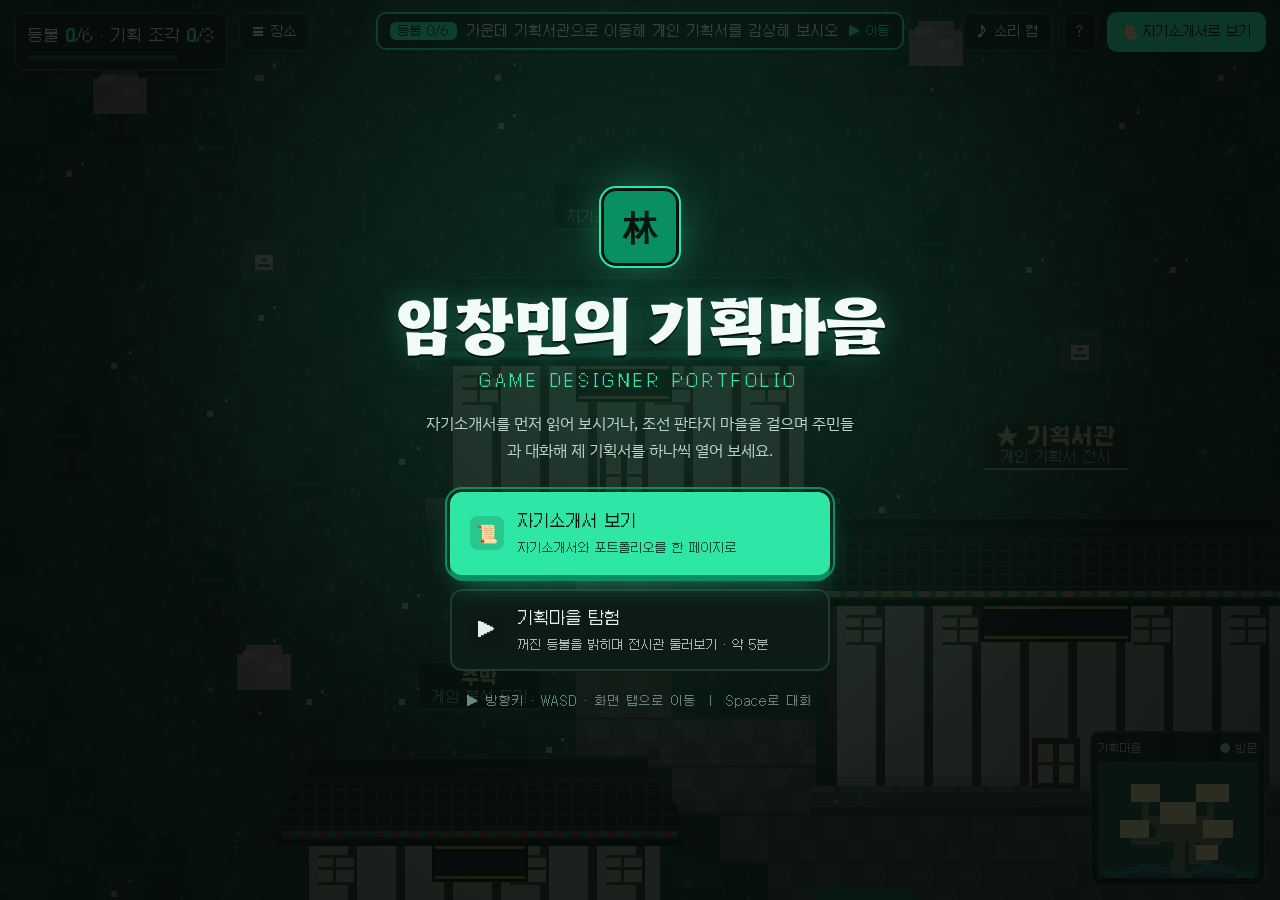
==== commit 420f365a: "Show step-by-step objectives and add phone to the contact reward - Persistent objective bar tells th" ====
--- a/index.html
+++ b/index.html
@@ -26,6 +26,8 @@
     <button class="hbtn" id="helpBtn" type="button" aria-label="조작법">?</button>
     <button class="hbtn em" id="toResume" type="button" aria-label="자기소개서로 보기">📜 <span class="hide-sm">자기소개서로 보기</span></button>
   </div>
+  <button class="objective" id="objective" type="button" aria-live="polite"><span class="obj-step" id="objStep"></span><span class="obj-text" id="objText"></span><span class="obj-go">▶ 이동</span></button>
+  <div class="obj-banner" id="objBanner" hidden></div>
   <div class="travel" id="travel" hidden></div>
   <div class="minimap"><div class="lbl"><span>기획마을</span><span>● 방문</span></div><canvas id="mini" width="176" height="128"></canvas></div>
   <div class="prompt" id="prompt" hidden></div>
@@ -114,8 +116,10 @@
     <h3 id="guideTitle">목표와 조작법</h3>
     <div class="guide-grid">
       <section><h4>목표</h4>
-        <ol class="goals"><li><b>등불 6개 밝히기</b><span>기획서관 · 서당 · 공방 · 관아 · 주막 · 역참을 하나씩 둘러보면 그곳의 등불이 켜집니다.</span></li>
-        <li><b>기획 조각 3개 모으기</b><span>마을 북쪽 숲 가장자리에 반짝이는 두루마리가 있습니다. 다 모으면 <em>연락처</em>가 열립니다.</span></li></ol></section>
+        <ol class="goals"><li><b>가운데 기획서관으로 이동해 개인 기획서를 감상해 보시오</b><span>문 앞에서 Space를 누르면 전시관에 들어갑니다.</span></li>
+        <li><b>서당 · 공방 · 관아 · 주막 · 역참을 돌며 등불 6개를 밝혀 보시오</b><span>들어가는 곳마다 그곳의 등불이 켜집니다.</span></li>
+        <li><b>북쪽 숲 가장자리로 이동해 기획 조각 3개를 얻어 보시오</b><span>다 모으면 기획자의 <em>연락처</em>를 얻습니다.</span></li></ol>
+        <p style="font-size:.8rem;color:#93b3a6;margin-top:10px">화면 위 <b style="color:#2ee6a6">할 일</b> 표시줄을 누르면 목적지로 자동 이동합니다.</p></section>
       <section><h4>조작법</h4>
         <dl class="keys2"><dt>이동</dt><dd>방향키 · WASD · 화면 탭(누른 곳까지 자동 이동) · 모바일 조이스틱</dd><dt>달리기</dt><dd>Shift</dd><dt>대화 · 입장</dt><dd>Space · Enter · E · 대상 탭</dd><dt>전시관</dt><dd>← → 걷기 · Space 자세히 · Esc 나가기</dd><dt>장소 이동</dt><dd>☰ 장소 목록에서 바로 이동</dd></dl></section>
     </div>
@@ -129,8 +133,8 @@
     <div class="eyebrow">기획 조각 3/3 · 보상</div>
     <h3 id="rewardTitle">연락하기</h3>
     <p class="muted-l">모든 조각을 모으셨습니다. 끝까지 봐 주셔서 감사합니다. 함께 기억에 남는 게임을 만들고 싶습니다.</p>
-    <p class="reward-mail" id="rewardMail"></p>
-    <div class="reward-act"><button class="btn em" id="rewardCopy" type="button">이메일 복사</button><a class="btn" id="rewardMailA" href="#">메일 쓰기</a><button class="btn" id="rewardMore" type="button">노션 · 포트폴리오 링크</button><button class="btn" id="rewardClose" type="button">계속 둘러보기</button></div>
+    <p class="reward-mail" id="rewardMail"></p><p class="reward-mail phone" id="rewardPhone"></p>
+    <div class="reward-act"><button class="btn em" id="rewardCopy" type="button">이메일 복사</button><a class="btn" id="rewardMailA" href="#">메일 쓰기</a><a class="btn" id="rewardTel" href="#">전화 걸기</a><button class="btn" id="rewardMore" type="button">노션 · 포트폴리오 링크</button><button class="btn" id="rewardClose" type="button">계속 둘러보기</button></div>
   </div>
 </div>
 
--- a/assets/css/site.css
+++ b/assets/css/site.css
@@ -565,3 +565,16 @@
 .muted-l{color:#b9d4c9;max-width:48ch;margin:0 auto}
 .reward-mail{font:700 clamp(1.3rem,4vw,1.9rem) var(--f-display);color:#f3dea0;margin:18px 0;user-select:all;word-break:break-all}
 .reward-act{display:flex;flex-wrap:wrap;gap:8px;justify-content:center}
+/* objective (할 일) */
+.objective{position:absolute;left:50%;top:calc(12px + env(safe-area-inset-top,0px));transform:translateX(-50%);z-index:3;display:flex;align-items:center;gap:10px;max-width:min(620px,calc(100% - 560px));padding:8px 12px;border-radius:10px;border:2px solid #2ee6a6;background:rgba(7,17,14,.9);color:#e4f1eb;font:400 .86rem var(--f-pixel);cursor:pointer;box-shadow:0 4px 0 rgba(0,0,0,.35),0 0 20px rgba(46,230,166,.25);text-align:left}
+.objective .obj-step{flex:none;background:#2ee6a6;color:#04140e;border-radius:6px;padding:1px 8px;font-size:.74rem}
+.objective .obj-text{min-width:0;overflow:hidden;text-overflow:ellipsis;white-space:nowrap}
+.objective .obj-go{flex:none;color:#2ee6a6;font-size:.74rem}
+.objective.flash{animation:objflash 1.2s ease}
+@keyframes objflash{0%{box-shadow:0 0 0 0 rgba(46,230,166,.9)}100%{box-shadow:0 0 0 18px rgba(46,230,166,0)}}
+.obj-banner{position:absolute;left:50%;top:26%;transform:translateX(-50%);z-index:4;width:min(640px,calc(100% - 32px));text-align:center;padding:18px 20px;border-radius:14px;background:rgba(7,17,14,.94);border:2px solid #2ee6a6;color:#f3fbf7;font:700 clamp(1rem,2.6vw,1.35rem)/1.5 var(--f-display);box-shadow:0 0 0 4px #04140e,0 20px 60px rgba(0,0,0,.6);transition:opacity .6s;pointer-events:none}
+.obj-banner small{display:block;font:400 .78rem var(--f-pixel);color:#2ee6a6;margin-bottom:6px}
+.obj-banner.out{opacity:0}
+.reward-mail.phone{font-size:clamp(1.1rem,3.4vw,1.5rem);margin-top:-8px}
+@media (max-width:1100px){.objective{left:14px;right:14px;transform:none;max-width:none;top:calc(64px + env(safe-area-inset-top,0px))}}
+@media (max-width:1100px){.travel{top:calc(118px + env(safe-area-inset-top,0px))}}
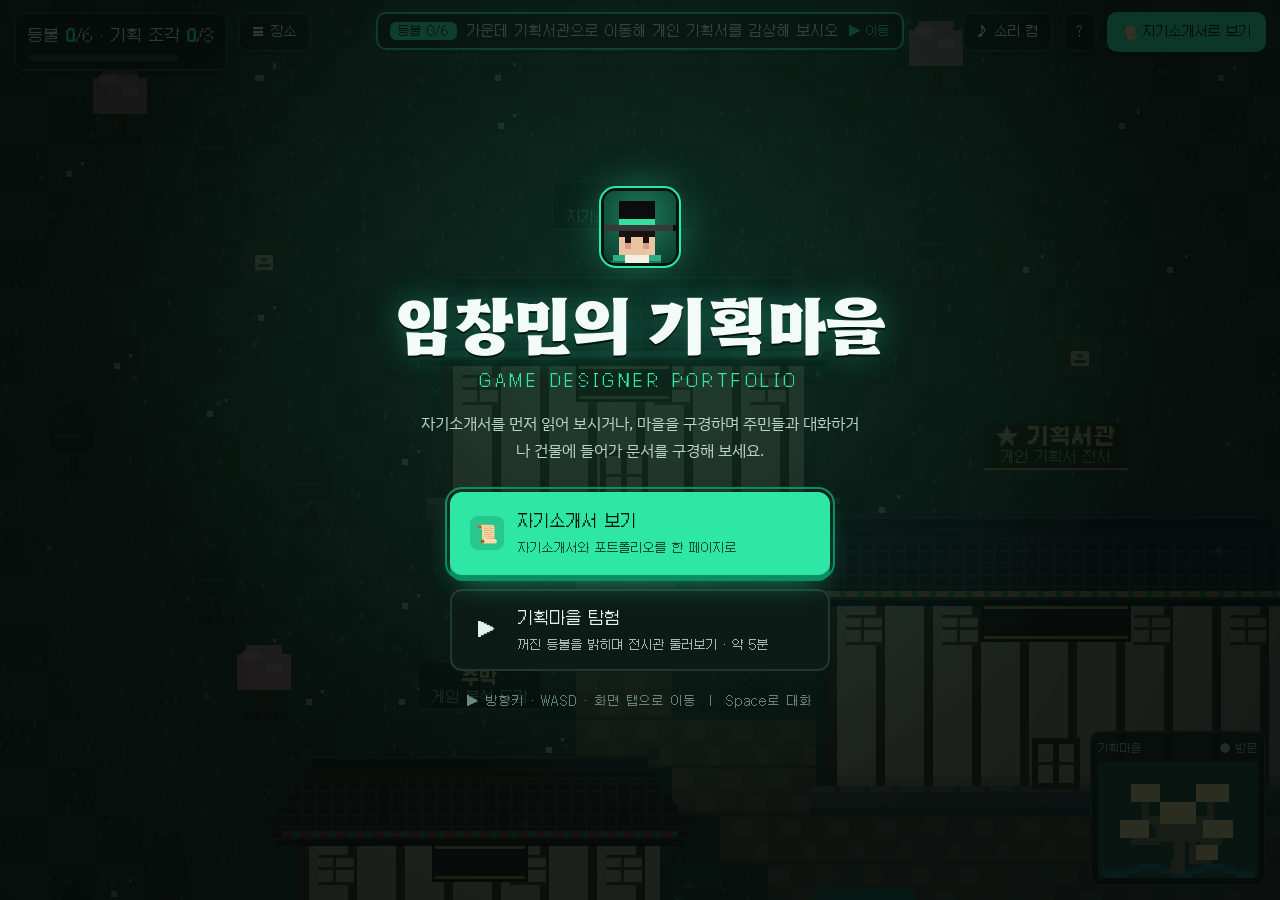
==== commit ecacbd7b: "Pixel-art emblem instead of the hanja seal; friendlier title copy Co-Authored-By: Claude Opus 5.5 <n" ====
--- a/index.html
+++ b/index.html
@@ -44,9 +44,9 @@
 <!-- ═════════ TITLE ═════════ -->
 <div class="title" id="title" hidden>
   <div class="title-inner">
-    <div class="seal">林</div>
+    <div class="seal"><canvas id="sealArt" width="96" height="96" aria-label="기획자 픽셀 초상"></canvas></div>
     <h1>임창민의 기획마을<small>GAME DESIGNER PORTFOLIO</small></h1>
-    <p class="lede">자기소개서를 먼저 읽어 보시거나, 조선 판타지 마을을 걸으며 주민들과 대화해 제 기획서를 하나씩 열어 보세요.</p>
+    <p class="lede">자기소개서를 먼저 읽어 보시거나, 마을을 구경하며 주민들과 대화하거나 건물에 들어가 문서를 구경해 보세요.</p>
     <div class="title-btns">
       <button class="tbtn primary" id="startResume" type="button"><span class="ico">📜</span><span>자기소개서 보기<small>자기소개서와 포트폴리오를 한 페이지로</small></span></button>
       <button class="tbtn" id="startGame" type="button"><span class="ico">▶</span><span>기획마을 탐험<small>꺼진 등불을 밝히며 전시관 둘러보기 · 약 5분</small></span></button>
@@ -59,7 +59,7 @@
 <div id="resume" hidden>
   <header class="site-head">
     <div class="wrap head-row">
-      <a class="logo" href="#c-letter" data-goto="letter"><span class="logo-mark">林</span><span><b>임창민</b><small>GAME DESIGNER</small></span></a>
+      <a class="logo" href="#c-letter" data-goto="letter"><span class="logo-mark"><canvas id="logoArt" width="48" height="48" aria-hidden="true"></canvas></span><span><b>임창민</b><small>GAME DESIGNER</small></span></a>
       <nav class="site-nav" id="siteNav" aria-label="섹션"></nav>
       <div class="head-act">
         <button class="btn sm" id="themeBtn" type="button" aria-label="밝기 전환">◐</button>
--- a/assets/css/site.css
+++ b/assets/css/site.css
@@ -578,3 +578,6 @@
 .reward-mail.phone{font-size:clamp(1.1rem,3.4vw,1.5rem);margin-top:-8px}
 @media (max-width:1100px){.objective{left:14px;right:14px;transform:none;max-width:none;top:calc(64px + env(safe-area-inset-top,0px))}}
 @media (max-width:1100px){.travel{top:calc(118px + env(safe-area-inset-top,0px))}}
+.seal{overflow:hidden;background:radial-gradient(circle at 50% 35%,#1f7a5c,#0a3a2b)}
+.seal canvas,.logo-mark canvas{width:100%;height:100%;image-rendering:pixelated;display:block}
+.logo-mark{overflow:hidden;background:radial-gradient(circle at 50% 35%,#1f7a5c,#0a3a2b)}
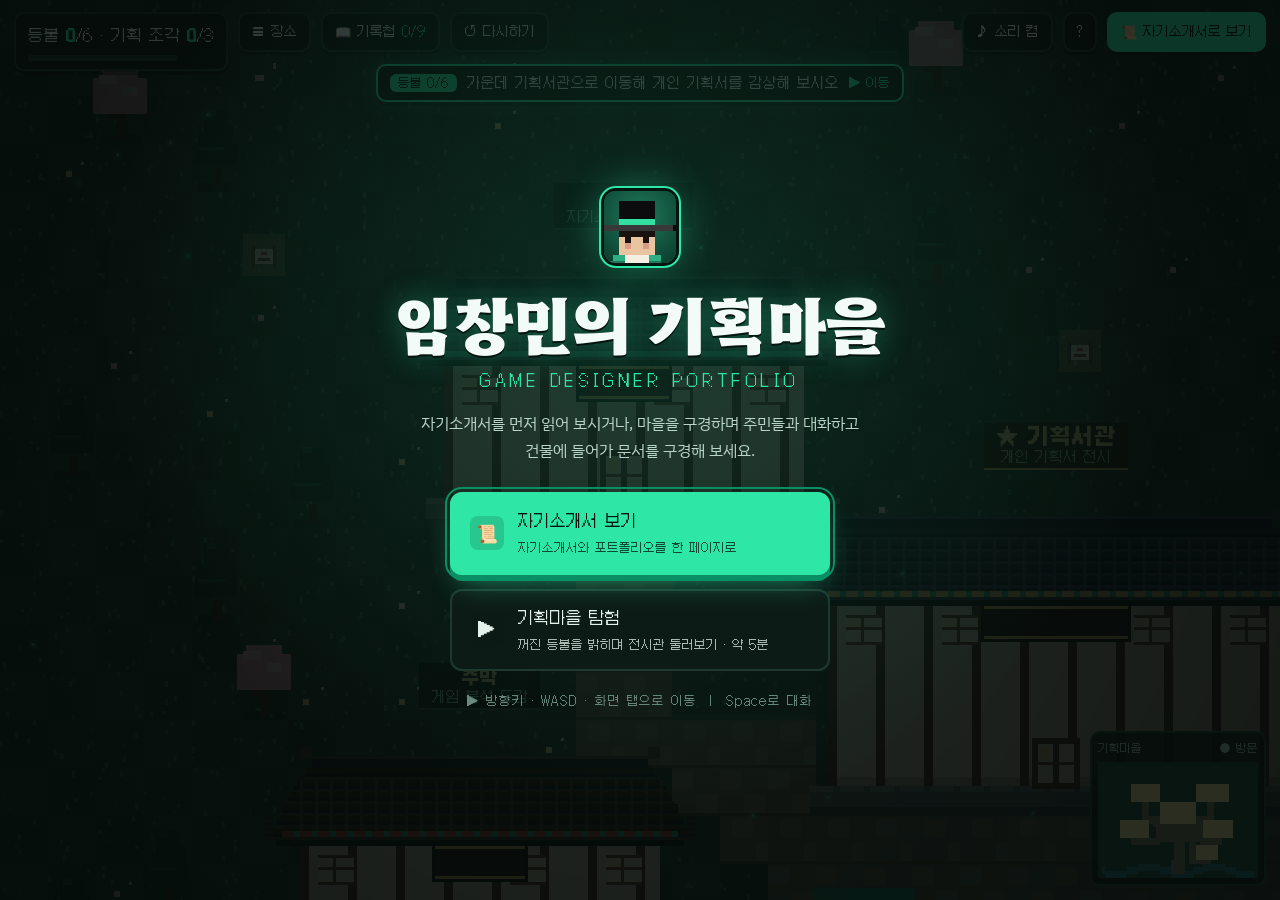
==== commit dee54170: "Lantern journal, scroll link rewards, reset button, hide interactive design details - Lanterns revea" ====
--- a/index.html
+++ b/index.html
@@ -21,6 +21,8 @@
   <div class="hud">
     <div class="hud-card quest"><div id="qText">마을 탐방 <b>0</b>/6</div><div class="bar"><i id="qBar"></i></div></div>
     <button class="hbtn" id="travelBtn" type="button" aria-label="장소 목록">☰ <span class="hide-sm">장소</span></button>
+    <button class="hbtn" id="journalBtn" type="button" aria-label="기록첩 열기">📖 <span class="hide-sm">기록첩</span> <b id="journalCount">0/9</b></button>
+    <button class="hbtn" id="resetBtn" type="button" aria-label="등불과 기획 조각 초기화">↺ <span class="hide-sm" id="resetLbl">다시하기</span></button>
     <div class="hud-sp"></div>
     <button class="hbtn" data-snd type="button" aria-label="효과음 켜기/끄기">♪ 소리</button>
     <button class="hbtn" id="helpBtn" type="button" aria-label="조작법">?</button>
@@ -46,7 +48,7 @@
   <div class="title-inner">
     <div class="seal"><canvas id="sealArt" width="96" height="96" aria-label="기획자 픽셀 초상"></canvas></div>
     <h1>임창민의 기획마을<small>GAME DESIGNER PORTFOLIO</small></h1>
-    <p class="lede">자기소개서를 먼저 읽어 보시거나, 마을을 구경하며 주민들과 대화하거나 건물에 들어가 문서를 구경해 보세요.</p>
+    <p class="lede">자기소개서를 먼저 읽어 보시거나, 마을을 구경하며 주민들과 대화하고 건물에 들어가 문서를 구경해 보세요.</p>
     <div class="title-btns">
       <button class="tbtn primary" id="startResume" type="button"><span class="ico">📜</span><span>자기소개서 보기<small>자기소개서와 포트폴리오를 한 페이지로</small></span></button>
       <button class="tbtn" id="startGame" type="button"><span class="ico">▶</span><span>기획마을 탐험<small>꺼진 등불을 밝히며 전시관 둘러보기 · 약 5분</small></span></button>
@@ -117,8 +119,8 @@
     <div class="guide-grid">
       <section><h4>목표</h4>
         <ol class="goals"><li><b>가운데 기획서관으로 이동해 개인 기획서를 감상해 보시오</b><span>문 앞에서 Space를 누르면 전시관에 들어갑니다.</span></li>
-        <li><b>서당 · 공방 · 관아 · 주막 · 역참을 돌며 등불 6개를 밝혀 보시오</b><span>들어가는 곳마다 그곳의 등불이 켜집니다.</span></li>
-        <li><b>북쪽 숲 가장자리로 이동해 기획 조각 3개를 얻어 보시오</b><span>다 모으면 기획자의 <em>연락처</em>를 얻습니다.</span></li></ol>
+        <li><b>서당 · 공방 · 관아 · 주막 · 역참을 돌며 등불 6개를 밝혀 보시오</b><span>건물에 들어가면 등불이 켜지고, 기획자에 대한 <em>기록 한 장</em>이 📖 기록첩에 쌓입니다.</span></li>
+        <li><b>북쪽 숲 가장자리로 이동해 기획 조각 3개를 얻어 보시오</b><span>조각마다 기획자의 <em>노션 기록</em>이 열리고, 마지막 조각은 <em>연락처</em>입니다.</span></li></ol>
         <p style="font-size:.8rem;color:#93b3a6;margin-top:10px">화면 위 <b style="color:#2ee6a6">할 일</b> 표시줄을 누르면 목적지로 자동 이동합니다.</p></section>
       <section><h4>조작법</h4>
         <dl class="keys2"><dt>이동</dt><dd>방향키 · WASD · 화면 탭(누른 곳까지 자동 이동) · 모바일 조이스틱</dd><dt>달리기</dt><dd>Shift</dd><dt>대화 · 입장</dt><dd>Space · Enter · E · 대상 탭</dd><dt>전시관</dt><dd>← → 걷기 · Space 자세히 · Esc 나가기</dd><dt>장소 이동</dt><dd>☰ 장소 목록에서 바로 이동</dd></dl></section>
@@ -127,14 +129,26 @@
   </div>
 </div>
 
+<!-- ═════════ JOURNAL (기록첩) ═════════ -->
+<div class="guide" id="journal" hidden role="dialog" aria-modal="true" aria-labelledby="journalTitle">
+  <div class="guide-box journal-box">
+    <div class="eyebrow">기획마을 기록첩</div>
+    <h3 id="journalTitle">등불 기록과 기획 조각</h3>
+    <h4>등불 기록 <span id="jLampN"></span></h4><div class="jgrid" id="jLamps"></div>
+    <h4 style="margin-top:18px">기획 조각 <span id="jScrollN"></span></h4><div class="jgrid three" id="jScrolls"></div>
+    <div class="reward-act" style="margin-top:20px"><button class="btn em" id="journalClose" type="button">닫기</button></div>
+  </div>
+</div>
+
 <!-- ═════════ REWARD (연락처) ═════════ -->
 <div class="guide" id="reward" hidden role="dialog" aria-modal="true" aria-labelledby="rewardTitle">
   <div class="guide-box reward-box">
-    <div class="eyebrow">기획 조각 3/3 · 보상</div>
+    <div class="eyebrow" id="rewardEye">기획 조각 3/3 · 보상</div>
     <h3 id="rewardTitle">연락하기</h3>
-    <p class="muted-l">모든 조각을 모으셨습니다. 끝까지 봐 주셔서 감사합니다. 함께 기억에 남는 게임을 만들고 싶습니다.</p>
-    <p class="reward-mail" id="rewardMail"></p><p class="reward-mail phone" id="rewardPhone"></p>
-    <div class="reward-act"><button class="btn em" id="rewardCopy" type="button">이메일 복사</button><a class="btn" id="rewardMailA" href="#">메일 쓰기</a><a class="btn" id="rewardTel" href="#">전화 걸기</a><button class="btn" id="rewardMore" type="button">노션 · 포트폴리오 링크</button><button class="btn" id="rewardClose" type="button">계속 둘러보기</button></div>
+    <p class="muted-l" id="rewardText">모든 조각을 모으셨습니다. 끝까지 봐 주셔서 감사합니다. 함께 기억에 남는 게임을 만들고 싶습니다.</p>
+    <div class="reward-link" id="rewardLink" hidden><a class="btn em" id="rewardLinkA" href="#" target="_blank" rel="noopener">노션 열기 ↗</a><button class="btn" id="rewardLinkClose" type="button">계속 둘러보기</button></div>
+    <div id="rewardContact"><p class="reward-mail" id="rewardMail"></p><p class="reward-mail phone" id="rewardPhone"></p>
+    <div class="reward-act"><button class="btn em" id="rewardCopy" type="button">이메일 복사</button><a class="btn" id="rewardMailA" href="#">메일 쓰기</a><a class="btn" id="rewardTel" href="#">전화 걸기</a><button class="btn" id="rewardMore" type="button">노션 · 포트폴리오 링크</button><button class="btn" id="rewardClose" type="button">계속 둘러보기</button></div></div>
   </div>
 </div>
 
--- a/assets/css/site.css
+++ b/assets/css/site.css
@@ -263,12 +263,6 @@
 .step .tools{margin-top:10px}
 
 /* interactive widgets */
-.inv{display:grid;grid-template-columns:repeat(6,1fr);gap:4px;max-width:340px}
-.cell{aspect-ratio:1;border-radius:5px;border:1px dashed var(--line);background:var(--paper-2)}
-.itm{border-radius:6px;display:flex;align-items:center;justify-content:center;font:400 .72rem var(--f-pixel);text-align:center;padding:2px;border:1px solid transparent;cursor:grab;user-select:none;touch-action:none}
-.itm.w{background:color-mix(in srgb,var(--gold) 22%,var(--paper));border-color:var(--gold)}
-.itm.c{background:color-mix(in srgb,var(--em) 22%,var(--paper));border-color:var(--em)}
-.itm.on{box-shadow:0 0 0 2px var(--em),0 0 18px color-mix(in srgb,var(--em) 50%,transparent)}
 .range{display:grid;gap:2px}
 .range label{display:flex;justify-content:space-between;font-size:.86rem}
 .range output{font-family:var(--f-mono);color:var(--em);font-weight:600}
@@ -576,8 +570,26 @@
 .obj-banner small{display:block;font:400 .78rem var(--f-pixel);color:#2ee6a6;margin-bottom:6px}
 .obj-banner.out{opacity:0}
 .reward-mail.phone{font-size:clamp(1.1rem,3.4vw,1.5rem);margin-top:-8px}
-@media (max-width:1100px){.objective{left:14px;right:14px;transform:none;max-width:none;top:calc(64px + env(safe-area-inset-top,0px))}}
-@media (max-width:1100px){.travel{top:calc(118px + env(safe-area-inset-top,0px))}}
+@media (max-width:1480px){.objective{left:14px;right:14px;transform:none;max-width:none;top:calc(64px + env(safe-area-inset-top,0px))}}
+@media (max-width:1480px){.travel{top:calc(118px + env(safe-area-inset-top,0px))}}
+@media (min-width:1101px) and (max-width:1480px){.objective{left:50%;right:auto;transform:translateX(-50%);max-width:min(760px,calc(100% - 420px))}}
 .seal{overflow:hidden;background:radial-gradient(circle at 50% 35%,#1f7a5c,#0a3a2b)}
 .seal canvas,.logo-mark canvas{width:100%;height:100%;image-rendering:pixelated;display:block}
 .logo-mark{overflow:hidden;background:radial-gradient(circle at 50% 35%,#1f7a5c,#0a3a2b)}
+/* 기록첩 · 다시하기 */
+.hbtn b{font-weight:400;color:#2ee6a6}
+.hbtn.warn{border-color:#e8c66a;color:#f3dea0;background:rgba(58,40,6,.9)}
+.journal-box{width:min(880px,100%)}
+.journal-box h4 span{color:#93b3a6;margin-left:6px}
+.jgrid{display:grid;grid-template-columns:repeat(auto-fill,minmax(230px,1fr));gap:10px}
+.jgrid.three{grid-template-columns:repeat(auto-fill,minmax(230px,1fr))}
+.jcard{display:flex;flex-direction:column;gap:6px;padding:14px;border-radius:12px;border:2px dashed #1e3a30;background:#0a1612;color:#7f9c91;min-height:150px}
+.jcard b{font:700 1rem var(--f-display);color:#56736a}
+.jcard p{margin:0;font-size:.82rem;line-height:1.55;flex:1}
+.jcard .jtag{font:400 .72rem var(--f-pixel);color:#6a8a7e}
+.jcard .btn{align-self:flex-start}
+.jcard.on{border-style:solid;border-color:#2ee6a6;background:#0f231c;color:#d5e8df;box-shadow:0 0 18px rgba(46,230,166,.15)}
+.jcard.on b{color:#f3fbf7}.jcard.on .jtag{color:#2ee6a6}
+.jcard.on.gold{border-color:#e8c66a;box-shadow:0 0 18px rgba(232,198,106,.18)}.jcard.on.gold .jtag{color:#e8c66a}
+.reward-link{display:flex;flex-wrap:wrap;gap:8px;justify-content:center;margin-top:20px}
+@media (max-width:600px){.hud .quest{display:none}}
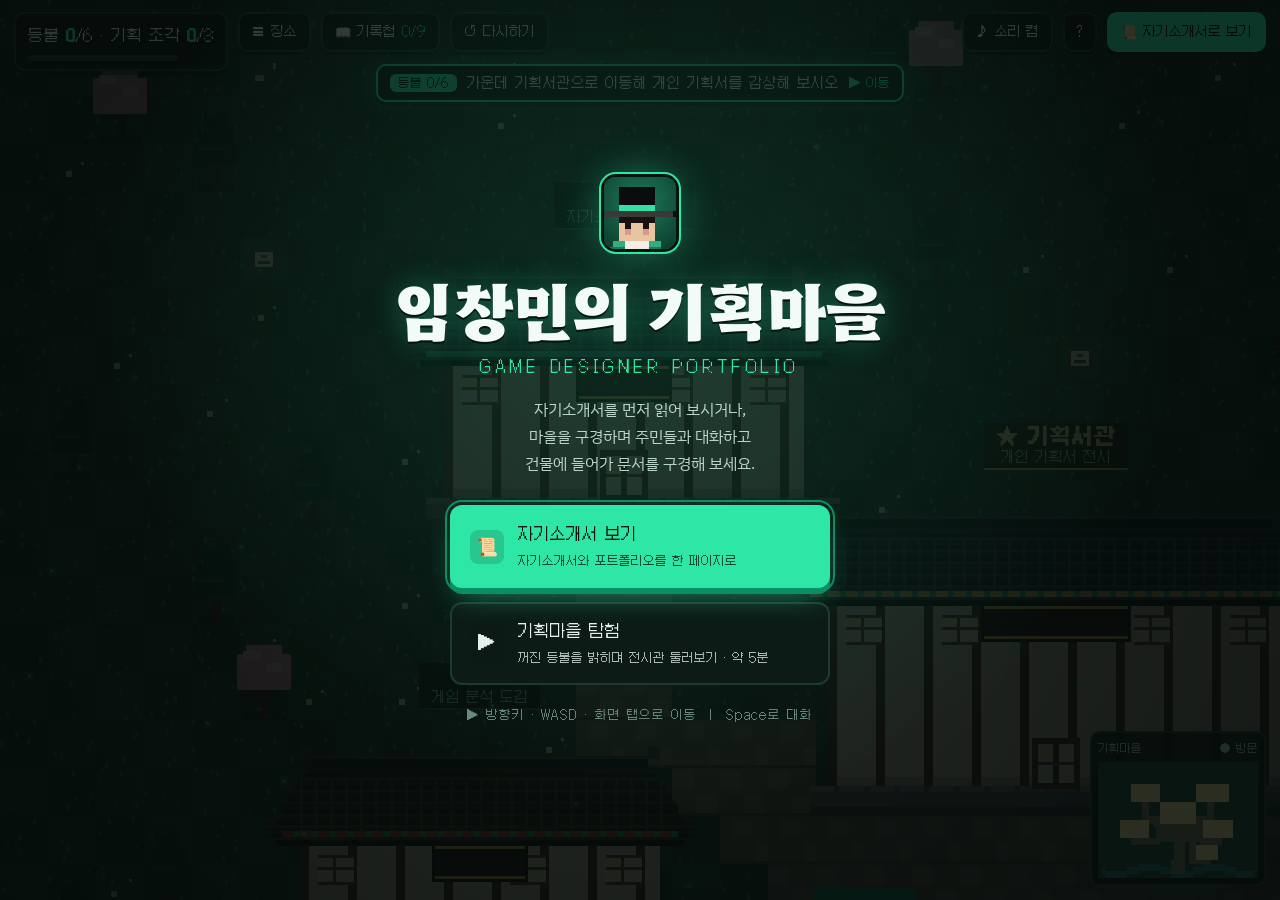
==== commit ab7dbea1: "Drop prologue story, tidy line breaks, link scroll 2 to review/scrap hub Co-Authored-By: Claude Opus" ====
--- a/index.html
+++ b/index.html
@@ -48,7 +48,7 @@
   <div class="title-inner">
     <div class="seal"><canvas id="sealArt" width="96" height="96" aria-label="기획자 픽셀 초상"></canvas></div>
     <h1>임창민의 기획마을<small>GAME DESIGNER PORTFOLIO</small></h1>
-    <p class="lede">자기소개서를 먼저 읽어 보시거나, 마을을 구경하며 주민들과 대화하고 건물에 들어가 문서를 구경해 보세요.</p>
+    <p class="lede">자기소개서를 먼저 읽어 보시거나,<br>마을을 구경하며 주민들과 대화하고<br>건물에 들어가 문서를 구경해 보세요.</p>
     <div class="title-btns">
       <button class="tbtn primary" id="startResume" type="button"><span class="ico">📜</span><span>자기소개서 보기<small>자기소개서와 포트폴리오를 한 페이지로</small></span></button>
       <button class="tbtn" id="startGame" type="button"><span class="ico">▶</span><span>기획마을 탐험<small>꺼진 등불을 밝히며 전시관 둘러보기 · 약 5분</small></span></button>
@@ -118,9 +118,9 @@
     <h3 id="guideTitle">목표와 조작법</h3>
     <div class="guide-grid">
       <section><h4>목표</h4>
-        <ol class="goals"><li><b>가운데 기획서관으로 이동해 개인 기획서를 감상해 보시오</b><span>문 앞에서 Space를 누르면 전시관에 들어갑니다.</span></li>
-        <li><b>서당 · 공방 · 관아 · 주막 · 역참을 돌며 등불 6개를 밝혀 보시오</b><span>건물에 들어가면 등불이 켜지고, 기획자에 대한 <em>기록 한 장</em>이 📖 기록첩에 쌓입니다.</span></li>
-        <li><b>북쪽 숲 가장자리로 이동해 기획 조각 3개를 얻어 보시오</b><span>조각마다 기획자의 <em>노션 기록</em>이 열리고, 마지막 조각은 <em>연락처</em>입니다.</span></li></ol>
+        <ol class="goals"><li><b>가운데 기획서관으로 이동해<br>개인 기획서를 감상해 보시오</b><span>문 앞에서 Space를 누르면 전시관에 들어갑니다.</span></li>
+        <li><b>서당 · 공방 · 관아 · 주막 · 역참을 돌며<br>등불 6개를 밝혀 보시오</b><span>건물에 들어가면 등불이 켜지고,<br>기획자에 대한 <em>기록 한 장</em>이 📖 기록첩에 쌓입니다.</span></li>
+        <li><b>북쪽 숲 가장자리로 이동해<br>기획 조각 3개를 얻어 보시오</b><span>조각마다 기획자의 <em>기록</em>이 하나씩 열립니다.</span></li></ol>
         <p style="font-size:.8rem;color:#93b3a6;margin-top:10px">화면 위 <b style="color:#2ee6a6">할 일</b> 표시줄을 누르면 목적지로 자동 이동합니다.</p></section>
       <section><h4>조작법</h4>
         <dl class="keys2"><dt>이동</dt><dd>방향키 · WASD · 화면 탭(누른 곳까지 자동 이동) · 모바일 조이스틱</dd><dt>달리기</dt><dd>Shift</dd><dt>대화 · 입장</dt><dd>Space · Enter · E · 대상 탭</dd><dt>전시관</dt><dd>← → 걷기 · Space 자세히 · Esc 나가기</dd><dt>장소 이동</dt><dd>☰ 장소 목록에서 바로 이동</dd></dl></section>
--- a/assets/css/site.css
+++ b/assets/css/site.css
@@ -50,7 +50,7 @@
 .seal{width:72px;height:72px;margin:0 auto 18px;border-radius:12px;background:#0a8f64;display:grid;place-items:center;box-shadow:0 0 0 3px #04140e,0 0 0 5px #2ee6a6,0 0 40px rgba(46,230,166,.45);font:700 34px var(--f-display);color:#04140e;image-rendering:pixelated}
 .title h1{font-size:clamp(2.2rem,7vw,4rem);font-weight:900;letter-spacing:-.01em;color:#f2fbf7;text-shadow:0 2px 0 #04140e,0 0 30px rgba(46,230,166,.35)}
 .title h1 small{display:block;font:400 .95rem var(--f-pixel);letter-spacing:.3em;color:#2ee6a6;margin-top:10px;text-shadow:none}
-.title .lede{margin:18px auto 30px;color:#b9d4c9;max-width:44ch}
+.title .lede{margin:18px auto 30px;color:#b9d4c9;max-width:none;word-break:keep-all;text-wrap:balance}
 .title-btns{display:grid;gap:12px;max-width:380px;margin:0 auto}
 .tbtn{display:flex;align-items:center;gap:14px;padding:14px 18px;border-radius:12px;border:2px solid #1e3a30;background:#0d1b16;color:#e4f1eb;cursor:pointer;text-align:left;font-family:var(--f-pixel);font-size:1rem;transition:transform .15s,border-color .15s,background .15s}
 .tbtn:hover,.tbtn:focus-visible{border-color:#2ee6a6;transform:translateY(-2px)}
@@ -593,3 +593,5 @@
 .jcard.on.gold{border-color:#e8c66a;box-shadow:0 0 18px rgba(232,198,106,.18)}.jcard.on.gold .jtag{color:#e8c66a}
 .reward-link{display:flex;flex-wrap:wrap;gap:8px;justify-content:center;margin-top:20px}
 @media (max-width:600px){.hud .quest{display:none}}
+.guide-box,.jcard,.reward-box,.obj-banner{word-break:keep-all}
+.goals b,.goals span{text-wrap:pretty}
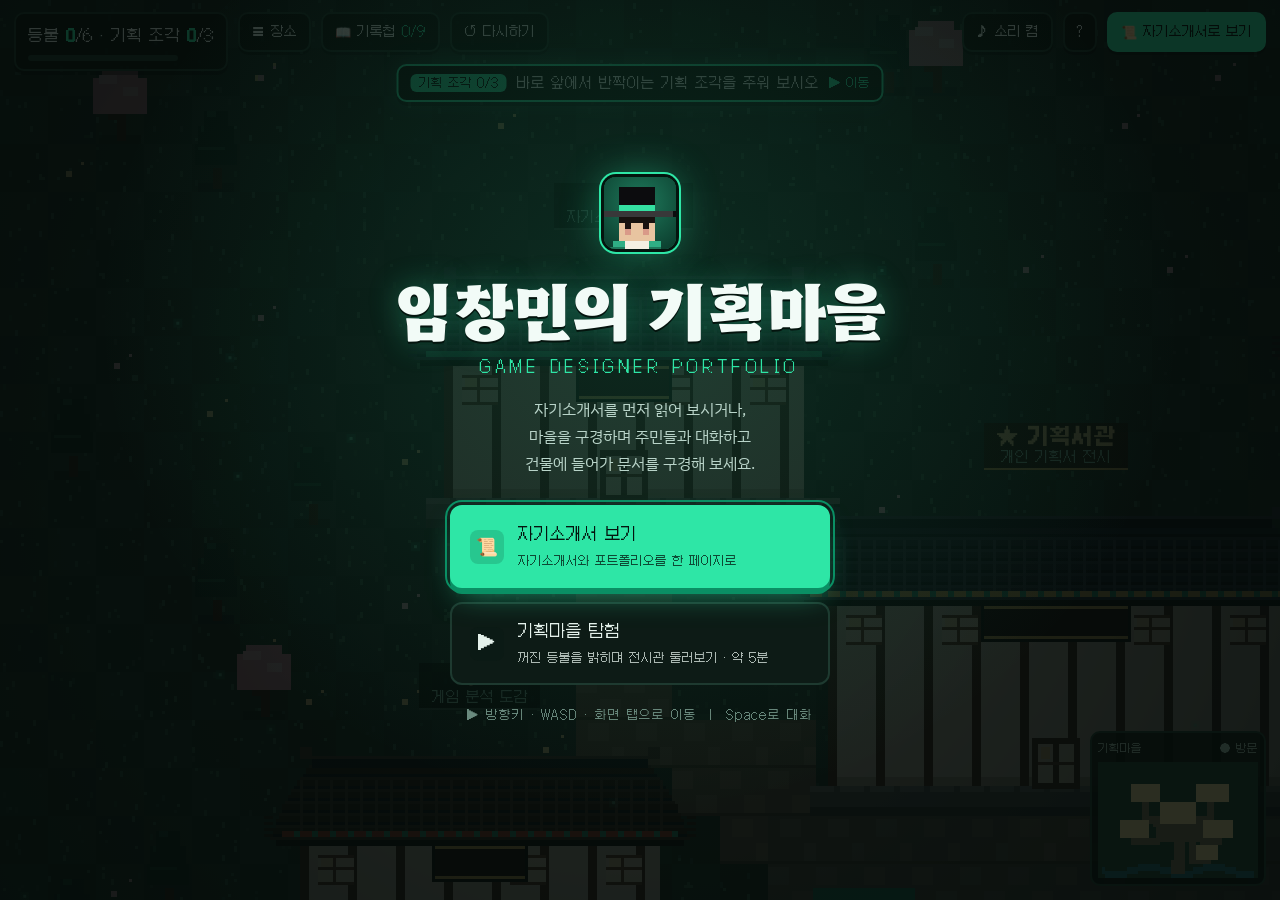
==== commit 45ec2c9b: "Scrolls: one in front of spawn, two hidden in random buildings; new Notion links - Remove My Game De" ====
--- a/index.html
+++ b/index.html
@@ -120,7 +120,7 @@
       <section><h4>목표</h4>
         <ol class="goals"><li><b>가운데 기획서관으로 이동해<br>개인 기획서를 감상해 보시오</b><span>문 앞에서 Space를 누르면 전시관에 들어갑니다.</span></li>
         <li><b>서당 · 공방 · 관아 · 주막 · 역참을 돌며<br>등불 6개를 밝혀 보시오</b><span>건물에 들어가면 등불이 켜지고,<br>기획자에 대한 <em>기록 한 장</em>이 📖 기록첩에 쌓입니다.</span></li>
-        <li><b>북쪽 숲 가장자리로 이동해<br>기획 조각 3개를 얻어 보시오</b><span>조각마다 기획자의 <em>기록</em>이 하나씩 열립니다.</span></li></ol>
+        <li><b>기획 조각 3개를 모아 보시오</b><span>하나는 시작하자마자 <em>바로 앞</em>에,<br>둘은 다섯 건물 중 <em>두 곳 안</em>에 숨어 있습니다.<br>조각마다 기획자의 기록이 하나씩 열립니다.</span></li></ol>
         <p style="font-size:.8rem;color:#93b3a6;margin-top:10px">화면 위 <b style="color:#2ee6a6">할 일</b> 표시줄을 누르면 목적지로 자동 이동합니다.</p></section>
       <section><h4>조작법</h4>
         <dl class="keys2"><dt>이동</dt><dd>방향키 · WASD · 화면 탭(누른 곳까지 자동 이동) · 모바일 조이스틱</dd><dt>달리기</dt><dd>Shift</dd><dt>대화 · 입장</dt><dd>Space · Enter · E · 대상 탭</dd><dt>전시관</dt><dd>← → 걷기 · Space 자세히 · Esc 나가기</dd><dt>장소 이동</dt><dd>☰ 장소 목록에서 바로 이동</dd></dl></section>
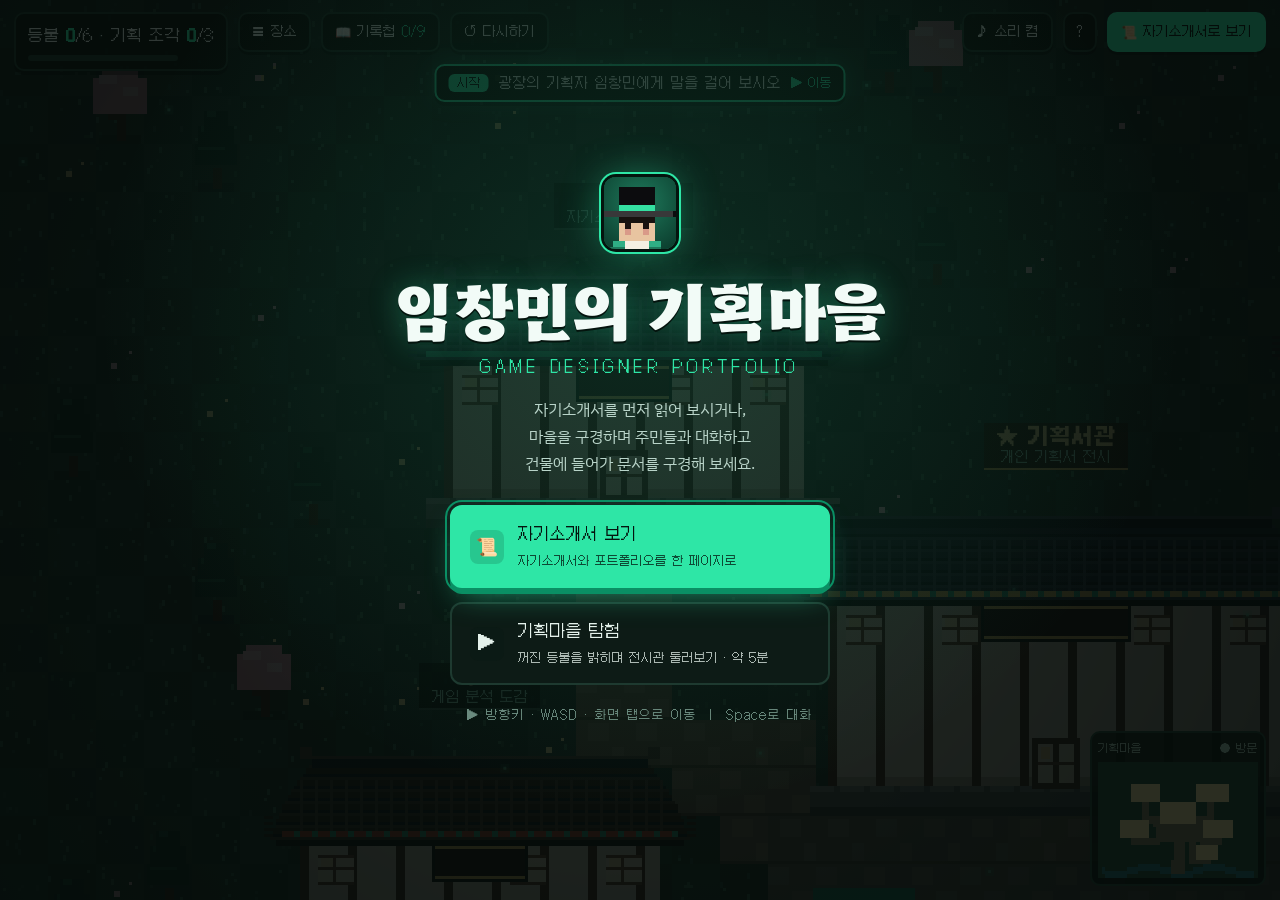
==== commit 6e72ccd1: "Meet the designer first; first scroll appears beside them after talking Also act immediately when wa" ====
--- a/index.html
+++ b/index.html
@@ -118,9 +118,10 @@
     <h3 id="guideTitle">목표와 조작법</h3>
     <div class="guide-grid">
       <section><h4>목표</h4>
-        <ol class="goals"><li><b>가운데 기획서관으로 이동해<br>개인 기획서를 감상해 보시오</b><span>문 앞에서 Space를 누르면 전시관에 들어갑니다.</span></li>
+        <ol class="goals"><li><b>광장의 기획자 임창민에게<br>말을 걸어 보시오</b><span>시작 위치 바로 위에 서 있습니다.</span></li>
+        <li><b>가운데 기획서관으로 이동해<br>개인 기획서를 감상해 보시오</b><span>문 앞에서 Space를 누르면 전시관에 들어갑니다.</span></li>
         <li><b>서당 · 공방 · 관아 · 주막 · 역참을 돌며<br>등불 6개를 밝혀 보시오</b><span>건물에 들어가면 등불이 켜지고,<br>기획자에 대한 <em>기록 한 장</em>이 📖 기록첩에 쌓입니다.</span></li>
-        <li><b>기획 조각 3개를 모아 보시오</b><span>하나는 시작하자마자 <em>바로 앞</em>에,<br>둘은 다섯 건물 중 <em>두 곳 안</em>에 숨어 있습니다.<br>조각마다 기획자의 기록이 하나씩 열립니다.</span></li></ol>
+        <li><b>기획 조각 3개를 모아 보시오</b><span>하나는 광장의 <em>기획자를 만나면</em> 그 옆에,<br>둘은 다섯 건물 중 <em>두 곳 안</em>에 숨어 있습니다.<br>조각마다 기획자의 기록이 하나씩 열립니다.</span></li></ol>
         <p style="font-size:.8rem;color:#93b3a6;margin-top:10px">화면 위 <b style="color:#2ee6a6">할 일</b> 표시줄을 누르면 목적지로 자동 이동합니다.</p></section>
       <section><h4>조작법</h4>
         <dl class="keys2"><dt>이동</dt><dd>방향키 · WASD · 화면 탭(누른 곳까지 자동 이동) · 모바일 조이스틱</dd><dt>달리기</dt><dd>Shift</dd><dt>대화 · 입장</dt><dd>Space · Enter · E · 대상 탭</dd><dt>전시관</dt><dd>← → 걷기 · Space 자세히 · Esc 나가기</dd><dt>장소 이동</dt><dd>☰ 장소 목록에서 바로 이동</dd></dl></section>
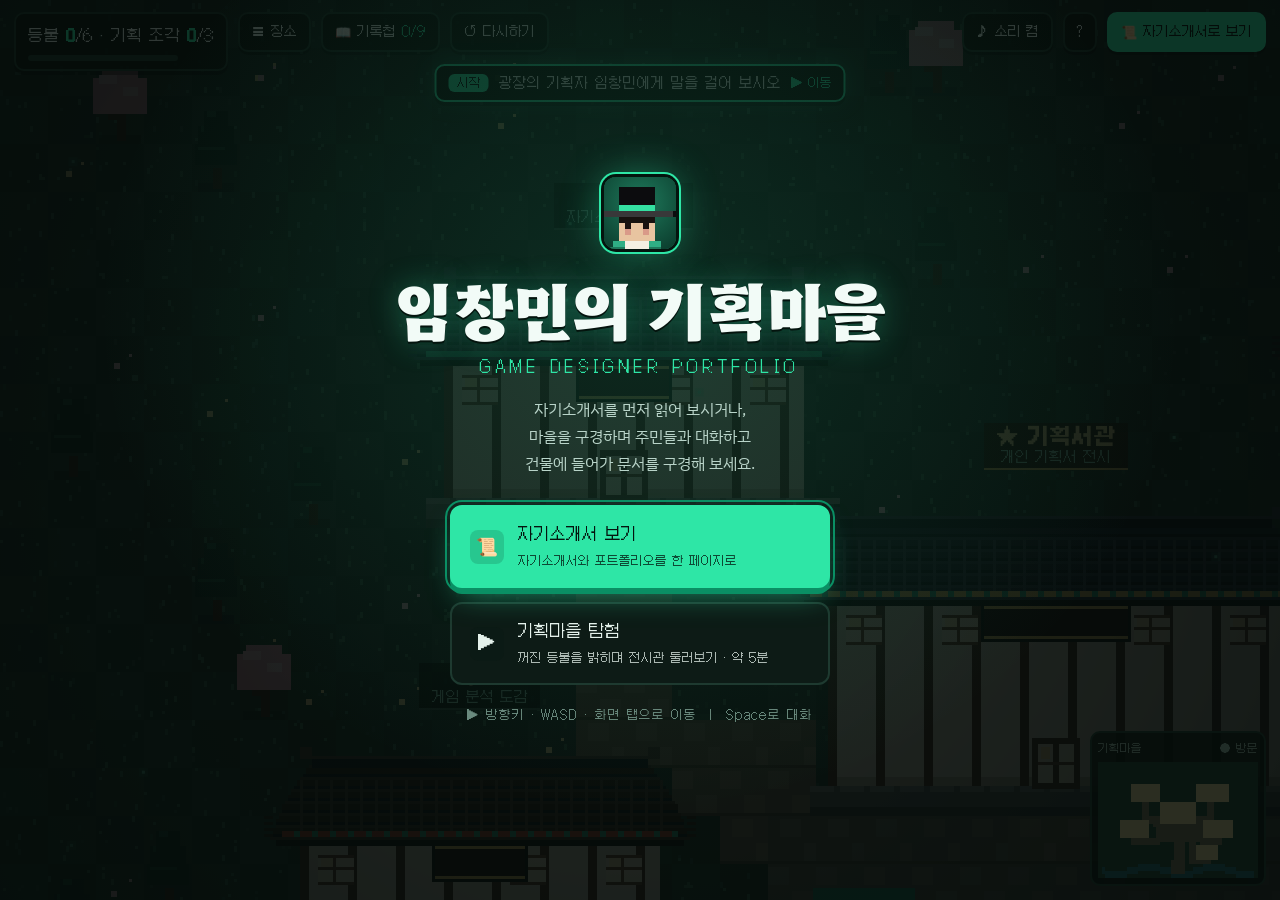
==== commit 808b0818: "Hidden scrolls are picked up by walking: on the gallery floor or at the jumak door; none in yeokcham" ====
--- a/index.html
+++ b/index.html
@@ -121,7 +121,7 @@
         <ol class="goals"><li><b>광장의 기획자 임창민에게<br>말을 걸어 보시오</b><span>시작 위치 바로 위에 서 있습니다.</span></li>
         <li><b>가운데 기획서관으로 이동해<br>개인 기획서를 감상해 보시오</b><span>문 앞에서 Space를 누르면 전시관에 들어갑니다.</span></li>
         <li><b>서당 · 공방 · 관아 · 주막 · 역참을 돌며<br>등불 6개를 밝혀 보시오</b><span>건물에 들어가면 등불이 켜지고,<br>기획자에 대한 <em>기록 한 장</em>이 📖 기록첩에 쌓입니다.</span></li>
-        <li><b>기획 조각 3개를 모아 보시오</b><span>하나는 광장의 <em>기획자를 만나면</em> 그 옆에,<br>둘은 다섯 건물 중 <em>두 곳 안</em>에 숨어 있습니다.<br>조각마다 기획자의 기록이 하나씩 열립니다.</span></li></ol>
+        <li><b>기획 조각 3개를 모아 보시오</b><span>하나는 광장의 <em>기획자를 만나면</em> 그 옆에,<br>둘은 서당 · 공방 · 관아 · 주막 중 <em>두 곳</em>에 숨어 있어,<br>들어가면 바로 앞에 놓여 있습니다.<br>조각마다 기획자의 기록이 하나씩 열립니다.</span></li></ol>
         <p style="font-size:.8rem;color:#93b3a6;margin-top:10px">화면 위 <b style="color:#2ee6a6">할 일</b> 표시줄을 누르면 목적지로 자동 이동합니다.</p></section>
       <section><h4>조작법</h4>
         <dl class="keys2"><dt>이동</dt><dd>방향키 · WASD · 화면 탭(누른 곳까지 자동 이동) · 모바일 조이스틱</dd><dt>달리기</dt><dd>Shift</dd><dt>대화 · 입장</dt><dd>Space · Enter · E · 대상 탭</dd><dt>전시관</dt><dd>← → 걷기 · Space 자세히 · Esc 나가기</dd><dt>장소 이동</dt><dd>☰ 장소 목록에서 바로 이동</dd></dl></section>
--- a/assets/css/site.css
+++ b/assets/css/site.css
@@ -595,3 +595,9 @@
 @media (max-width:600px){.hud .quest{display:none}}
 .guide-box,.jcard,.reward-box,.obj-banner{word-break:keep-all}
 .goals b,.goals span{text-wrap:pretty}
+.gal-pick{position:absolute;bottom:calc(42% + 2px);width:48px;height:48px;image-rendering:pixelated;pointer-events:none;filter:drop-shadow(0 0 10px rgba(255,222,140,.8));animation:pickbob 1.4s ease-in-out infinite}
+.gal-pick.got{animation:pickgot .6s ease-out forwards}
+@keyframes pickbob{50%{transform:translateY(-6px)}}
+@keyframes pickgot{to{transform:translateY(-70px) scale(1.4);opacity:0}}
+@media (max-width:760px){.gal-pick{bottom:calc(50% + 2px);width:40px;height:40px}}
+@media (prefers-reduced-motion:reduce){.gal-pick{animation:none}}
